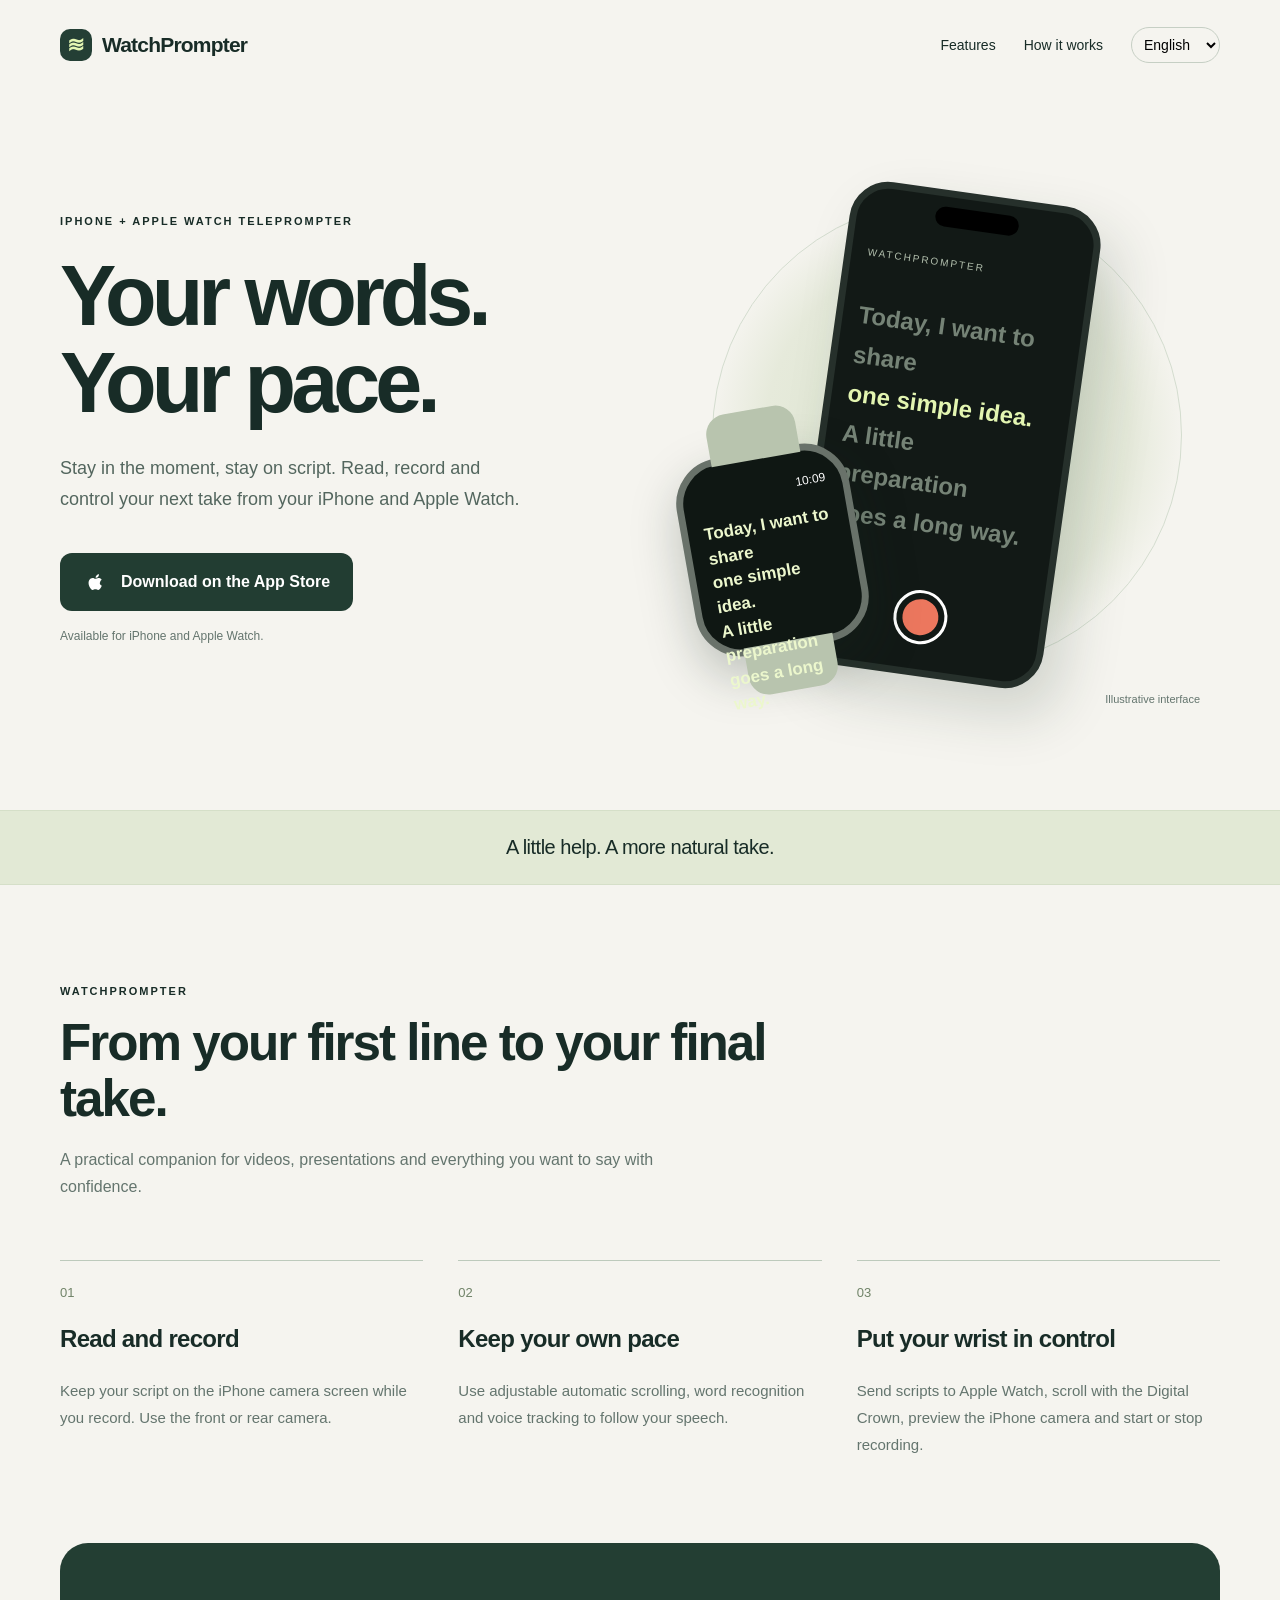
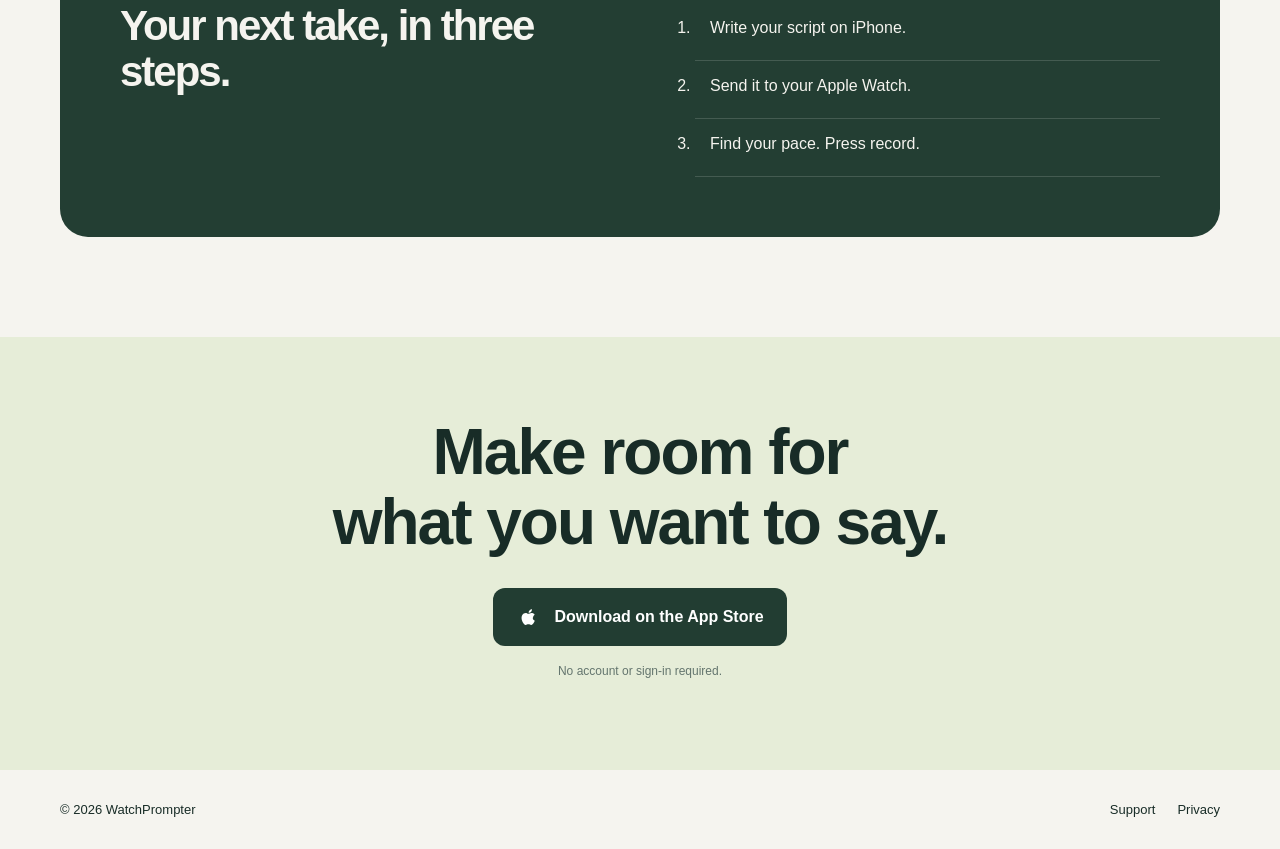
==== index.html @ 39d15d7d "Add multilingual WatchPrompter marketing website for Vercel" ====
<!doctype html><html lang="en"><head><meta charset="utf-8"><meta name="viewport" content="width=device-width,initial-scale=1"><title>WatchPrompter — Your words. Your pace.</title><meta name="description" content="Stay in the moment, stay on script. Read, record and control your next take from your iPhone and Apple Watch."><link rel="canonical" href="https://watchprompter.com/en/"><link rel="alternate" hreflang="en" href="https://watchprompter.com/en/"><link rel="alternate" hreflang="tr" href="https://watchprompter.com/tr/"><link rel="alternate" hreflang="es" href="https://watchprompter.com/es/"><link rel="alternate" hreflang="x-default" href="https://watchprompter.com/"><meta property="og:title" content="WatchPrompter"><meta property="og:description" content="Stay in the moment, stay on script. Read, record and control your next take from your iPhone and Apple Watch."><meta property="og:type" content="website"><meta property="og:url" content="https://watchprompter.com/en/"><meta name="theme-color" content="#233e33"><link rel="stylesheet" href="/style.css"><script defer src="/language.js"></script></head><body><nav aria-label="WatchPrompter"><a class="brand" href="/en/"><span class="mark" aria-hidden="true">≋</span>WatchPrompter</a><div class="navlinks"><a href="#features">Features</a><a href="#how">How it works</a><select id="language" aria-label="Language"><option value="en" selected>English</option><option value="tr" >Türkçe</option><option value="es" >Español</option></select></div></nav><main><section class="hero"><div><div class="eyebrow">IPHONE + APPLE WATCH TELEPROMPTER</div><h1>Your words.<br>Your pace.</h1><p class="lead">Stay in the moment, stay on script. Read, record and control your next take from your iPhone and Apple Watch.</p><a class="button" href="https://apps.apple.com/us/app/watchprompter/id6799114373"><svg viewBox="0 0 24 24" aria-hidden="true"><path d="M17 12.8c0-2 1.6-3 1.7-3.1-1-1.5-2.5-1.7-3.1-1.7-1.3-.1-2.5.8-3.2.8s-1.6-.8-2.7-.8c-1.4 0-2.7.8-3.4 2-1.5 2.4-.4 6 1 8 .6 1 1.3 2 2.4 1.9 1 0 1.4-.6 2.7-.6s1.7.6 2.8.6 1.7-.9 2.4-1.8c.8-1.1 1.1-2.2 1.2-2.3-.1 0-2.1-.8-2.1-3zM15.2 6.7c.5-.7.9-1.6.8-2.5-.8 0-1.9.5-2.5 1.2-.5.6-1 1.5-.9 2.4 1 .1 2-.5 2.6-1.1z"/></svg>Download on the App Store</a><p class="small">Available for iPhone and Apple Watch.</p></div><div class="visual" role="img" aria-label="Illustrative interface"><div class="orbit"></div><div class="phone"><div class="island"></div><div class="screen-label">WATCHPROMPTER</div><div class="script">Today, I want to share<br><span>one simple idea.</span><br>A little preparation<br>goes a long way.</div><div class="record"></div></div><div class="watch"><div class="watch-time">10:09</div><div class="watch-text">Today, I want to share<br><span>one simple idea.</span><br>A little preparation<br>goes a long way.</div></div><div class="demo-label">Illustrative interface</div></div></section><div class="strip">A little help. A more natural take.</div><section class="section" id="features"><div class="eyebrow">WATCHPROMPTER</div><h2>From your first line to your final take.</h2><p class="sub">A practical companion for videos, presentations and everything you want to say with confidence.</p><div class="cards"><article class="card"><span class="num">01</span><h3>Read and record</h3><p>Keep your script on the iPhone camera screen while you record. Use the front or rear camera.</p></article><article class="card"><span class="num">02</span><h3>Keep your own pace</h3><p>Use adjustable automatic scrolling, word recognition and voice tracking to follow your speech.</p></article><article class="card"><span class="num">03</span><h3>Put your wrist in control</h3><p>Send scripts to Apple Watch, scroll with the Digital Crown, preview the iPhone camera and start or stop recording.</p></article></div><div class="workflow" id="how"><h2>Your next take, in three steps.</h2><ol><li>Write your script on iPhone.</li><li>Send it to your Apple Watch.</li><li>Find your pace. Press record.</li></ol></div></section><section class="closing"><h2>Make room for<br>what you want to say.</h2><a class="button" href="https://apps.apple.com/us/app/watchprompter/id6799114373"><svg viewBox="0 0 24 24" aria-hidden="true"><path d="M17 12.8c0-2 1.6-3 1.7-3.1-1-1.5-2.5-1.7-3.1-1.7-1.3-.1-2.5.8-3.2.8s-1.6-.8-2.7-.8c-1.4 0-2.7.8-3.4 2-1.5 2.4-.4 6 1 8 .6 1 1.3 2 2.4 1.9 1 0 1.4-.6 2.7-.6s1.7.6 2.8.6 1.7-.9 2.4-1.8c.8-1.1 1.1-2.2 1.2-2.3-.1 0-2.1-.8-2.1-3zM15.2 6.7c.5-.7.9-1.6.8-2.5-.8 0-1.9.5-2.5 1.2-.5.6-1 1.5-.9 2.4 1 .1 2-.5 2.6-1.1z"/></svg>Download on the App Store</a><p class="small">No account or sign-in required.</p></section></main><footer><span>© 2026 WatchPrompter</span><div><a href="/support?lang=en">Support</a><a href="/privacy?lang=en">Privacy</a></div></footer></body></html>
---- style.css ----
*{box-sizing:border-box}html{scroll-behavior:smooth;scroll-padding-top:100px}body{margin:0;background:#f5f4ef;color:#182c27;font-family:-apple-system,BlinkMacSystemFont,"Segoe UI",sans-serif}a{color:inherit}nav{max-width:1240px;margin:auto;padding:27px 40px;display:flex;align-items:center;justify-content:space-between;gap:24px}.brand{font-weight:750;text-decoration:none;font-size:21px;letter-spacing:-.8px;display:flex;align-items:center;gap:10px}.mark{background:#243f35;color:#e4f7b3;width:32px;height:32px;display:grid;place-items:center;border-radius:10px}.navlinks{display:flex;align-items:center;gap:28px;font-size:14px}.navlinks>a{text-decoration:none}select{font:inherit;background:transparent;border:1px solid #c6cfc4;border-radius:20px;padding:8px;max-width:145px}main{overflow:hidden}.hero{max-width:1240px;min-height:720px;padding:70px 40px 100px;margin:auto;display:grid;grid-template-columns:1.05fr 1fr;gap:40px;align-items:center}.eyebrow{font-size:11px;font-weight:700;letter-spacing:2px}.hero h1{font-size:clamp(58px,6.6vw,91px);line-height:1.03;letter-spacing:-5px;margin:26px 0}.lead{font-size:18px;line-height:1.7;max-width:460px;color:#53665e}.button{display:inline-flex;align-items:center;gap:14px;border-radius:12px;padding:17px 23px;background:#223d32;color:white;text-decoration:none;font-weight:600;margin-top:20px}.button svg{width:24px;height:24px;fill:currentColor}.small{font-size:12px;color:#64756e;margin-top:18px}.visual{position:relative;height:510px;display:grid;place-items:center}.orbit{position:absolute;width:470px;height:470px;border:1px solid #d4ddcf;border-radius:50%;background:radial-gradient(circle,#dae4cc 0%,#e6eadb 55%,transparent 72%)}.phone{position:relative;width:253px;height:486px;border:7px solid #26302b;border-radius:39px;background:#121916;box-shadow:20px 25px 55px #1e38252b;transform:rotate(8deg);padding:20px 16px;color:#fff}.island{width:84px;height:20px;background:#000;border-radius:15px;margin:-10px auto 30px}.screen-label{font-size:10px;letter-spacing:2px;color:#b2bfad}.script{font-size:24px;font-weight:650;line-height:1.65;color:#758376;margin-top:38px}.script span{color:#e3f5b1}.record{width:54px;height:54px;border:3px solid white;border-radius:50%;display:grid;place-items:center;position:absolute;bottom:25px;left:92px}.record:after{content:"";width:36px;height:36px;border-radius:50%;background:#ec775e}.watch{position:absolute;bottom:40px;left:2%;width:175px;height:200px;border:7px solid #69726a;border-radius:46px;background:#0f1713;color:#ecf7cd;padding:23px 16px;box-shadow:0 20px 50px #17291e44;transform:rotate(-10deg)}.watch:before,.watch:after{content:"";position:absolute;background:#b8c4ae;width:90px;height:50px;left:35px;z-index:-1}.watch:before{top:-49px;border-radius:20px 20px 0 0}.watch:after{bottom:-49px;border-radius:0 0 20px 20px}.watch-time{font-size:12px;text-align:right;color:#fff}.watch-text{font-size:17px;font-weight:600;line-height:1.45;margin-top:18px}.demo-label{position:absolute;bottom:-15px;right:20px;font-size:11px;color:#64756e}.strip{background:#e2e9d5;border-block:1px solid #d5dfc8;text-align:center;padding:25px;font-size:20px;letter-spacing:-.5px}.section{max-width:1240px;margin:auto;padding:100px 40px}.section h2{font-size:clamp(34px,4vw,52px);line-height:1.1;letter-spacing:-2px;max-width:750px;margin:18px 0}.sub{color:#64756e;max-width:650px;line-height:1.7}.cards{display:grid;grid-template-columns:repeat(3,1fr);gap:35px;margin-top:60px}.card{border-top:1px solid #bdcabc;padding-top:22px}.num{font-size:13px;color:#708368}.card h3{font-size:24px;letter-spacing:-.7px}.card p{color:#64756e;line-height:1.8;font-size:15px}.workflow{background:#233e33;color:#f5f4ef;border-radius:28px;padding:60px;display:grid;grid-template-columns:1fr 1fr;gap:50px;margin-top:70px}.workflow h2{margin:0;font-size:42px}.workflow ol{margin:0;padding-left:30px}.workflow li{padding:13px 0 20px 15px;border-bottom:1px solid #ffffff26;line-height:1.5}.closing{text-align:center;background:#e6edd8;padding:80px 25px}.closing h2{font-size:clamp(38px,5vw,65px);letter-spacing:-2px;line-height:1.1;margin:0 0 10px}footer{max-width:1240px;padding:32px 40px;margin:auto;display:flex;justify-content:space-between;align-items:center;font-size:13px;gap:20px}footer div{display:flex;gap:22px}footer a{text-decoration:none}a:focus-visible,select:focus-visible{outline:3px solid #de8059;outline-offset:5px}@media(max-width:800px){nav{padding:22px}.navlinks>a{display:none}.hero{grid-template-columns:1fr;padding:40px 25px 60px;gap:10px}.hero h1{letter-spacing:-3px;font-size:64px}.visual{height:510px;margin-top:40px}.orbit{width:370px;height:370px}.watch{left:7%}.cards{grid-template-columns:1fr;gap:20px;margin-top:35px}.section{padding:65px 25px}.workflow{grid-template-columns:1fr;padding:35px 25px;gap:25px}.workflow h2{font-size:34px}footer{padding:25px;flex-wrap:wrap}}@media(prefers-reduced-motion:reduce){html{scroll-behavior:auto}}
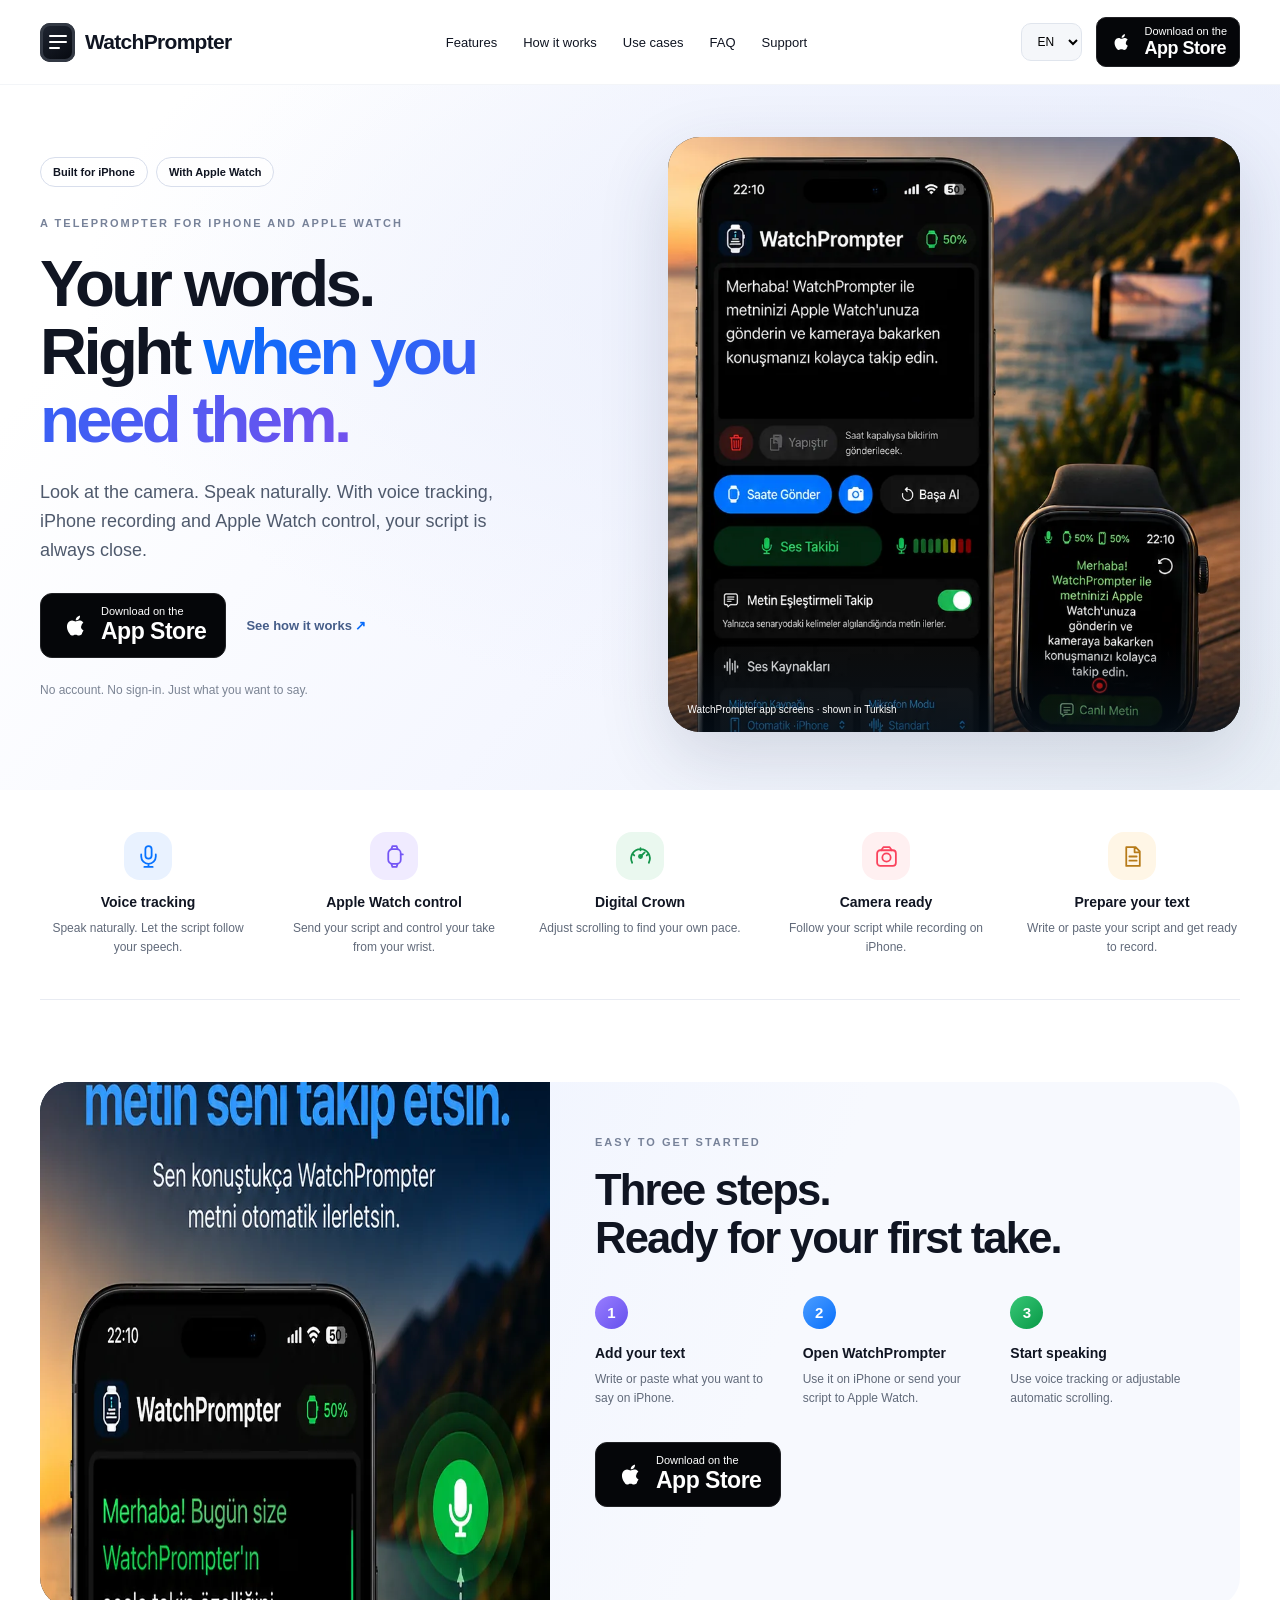
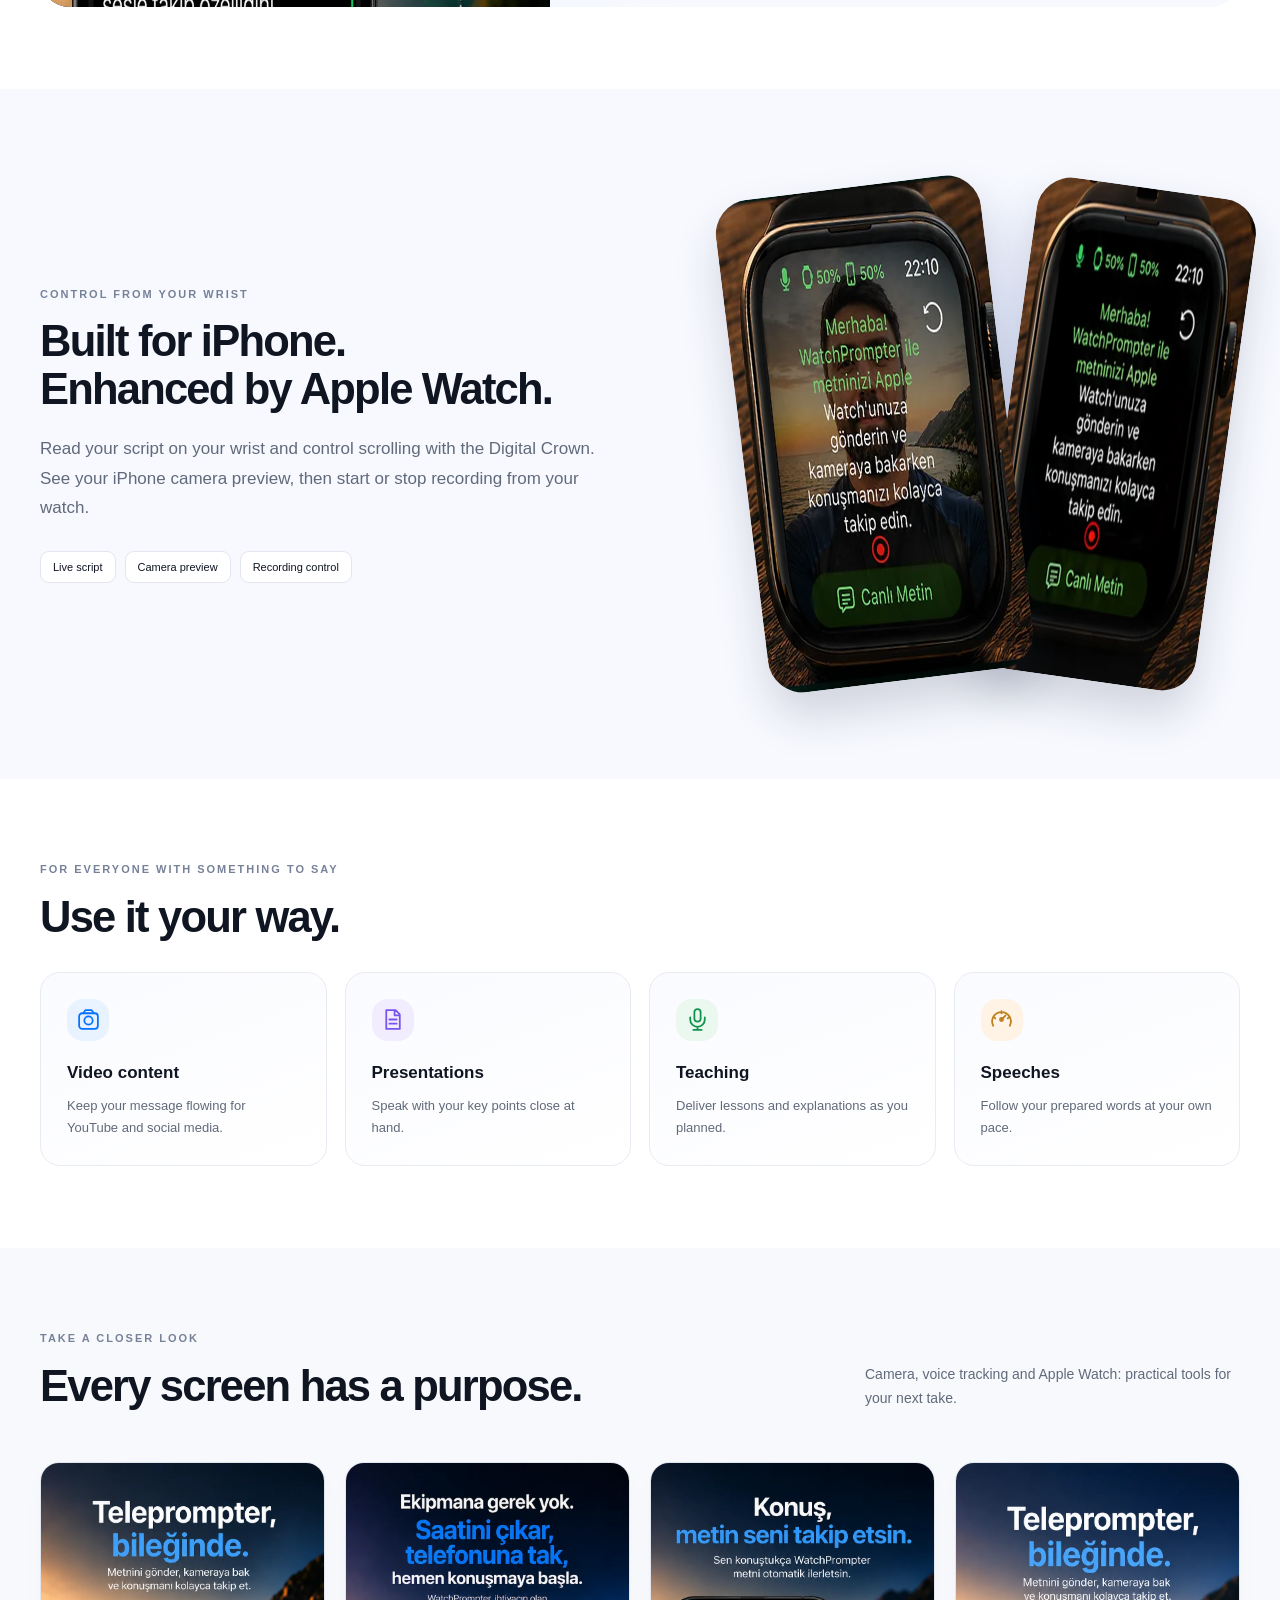
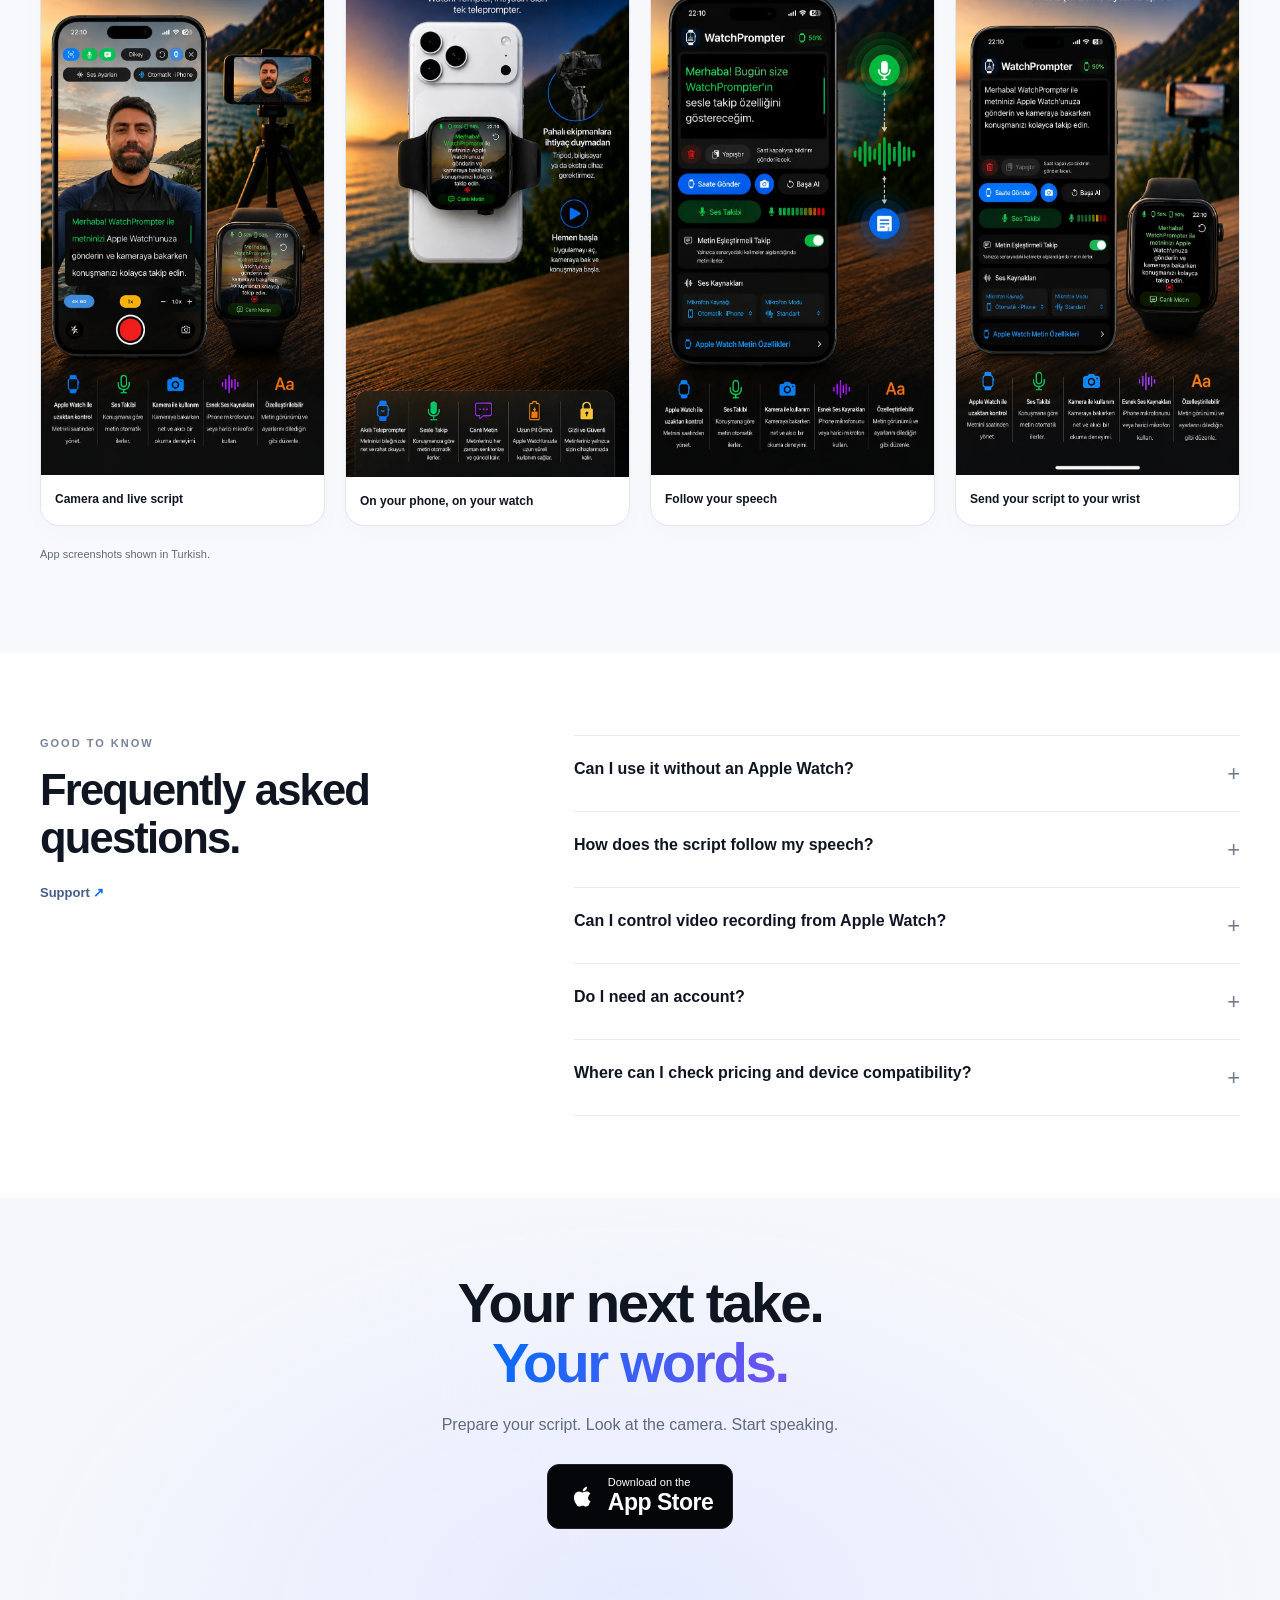
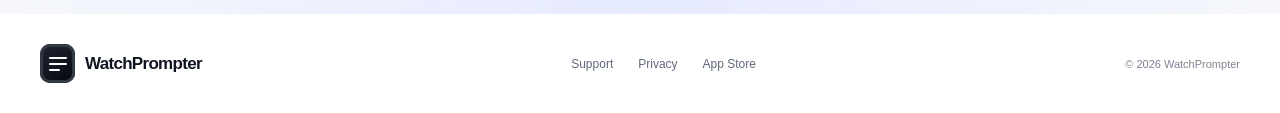
==== commit 0c702aca: "Redesign multilingual landing page with supplied iPhone and Apple Watch screenshots" ====
--- a/index.html
+++ b/index.html
@@ -1 +1 @@
-<!doctype html><html lang="en"><head><meta charset="utf-8"><meta name="viewport" content="width=device-width,initial-scale=1"><title>WatchPrompter — Your words. Your pace.</title><meta name="description" content="Stay in the moment, stay on script. Read, record and control your next take from your iPhone and Apple Watch."><link rel="canonical" href="https://watchprompter.com/en/"><link rel="alternate" hreflang="en" href="https://watchprompter.com/en/"><link rel="alternate" hreflang="tr" href="https://watchprompter.com/tr/"><link rel="alternate" hreflang="es" href="https://watchprompter.com/es/"><link rel="alternate" hreflang="x-default" href="https://watchprompter.com/"><meta property="og:title" content="WatchPrompter"><meta property="og:description" content="Stay in the moment, stay on script. Read, record and control your next take from your iPhone and Apple Watch."><meta property="og:type" content="website"><meta property="og:url" content="https://watchprompter.com/en/"><meta name="theme-color" content="#233e33"><link rel="stylesheet" href="/style.css"><script defer src="/language.js"></script></head><body><nav aria-label="WatchPrompter"><a class="brand" href="/en/"><span class="mark" aria-hidden="true">≋</span>WatchPrompter</a><div class="navlinks"><a href="#features">Features</a><a href="#how">How it works</a><select id="language" aria-label="Language"><option value="en" selected>English</option><option value="tr" >Türkçe</option><option value="es" >Español</option></select></div></nav><main><section class="hero"><div><div class="eyebrow">IPHONE + APPLE WATCH TELEPROMPTER</div><h1>Your words.<br>Your pace.</h1><p class="lead">Stay in the moment, stay on script. Read, record and control your next take from your iPhone and Apple Watch.</p><a class="button" href="https://apps.apple.com/us/app/watchprompter/id6799114373"><svg viewBox="0 0 24 24" aria-hidden="true"><path d="M17 12.8c0-2 1.6-3 1.7-3.1-1-1.5-2.5-1.7-3.1-1.7-1.3-.1-2.5.8-3.2.8s-1.6-.8-2.7-.8c-1.4 0-2.7.8-3.4 2-1.5 2.4-.4 6 1 8 .6 1 1.3 2 2.4 1.9 1 0 1.4-.6 2.7-.6s1.7.6 2.8.6 1.7-.9 2.4-1.8c.8-1.1 1.1-2.2 1.2-2.3-.1 0-2.1-.8-2.1-3zM15.2 6.7c.5-.7.9-1.6.8-2.5-.8 0-1.9.5-2.5 1.2-.5.6-1 1.5-.9 2.4 1 .1 2-.5 2.6-1.1z"/></svg>Download on the App Store</a><p class="small">Available for iPhone and Apple Watch.</p></div><div class="visual" role="img" aria-label="Illustrative interface"><div class="orbit"></div><div class="phone"><div class="island"></div><div class="screen-label">WATCHPROMPTER</div><div class="script">Today, I want to share<br><span>one simple idea.</span><br>A little preparation<br>goes a long way.</div><div class="record"></div></div><div class="watch"><div class="watch-time">10:09</div><div class="watch-text">Today, I want to share<br><span>one simple idea.</span><br>A little preparation<br>goes a long way.</div></div><div class="demo-label">Illustrative interface</div></div></section><div class="strip">A little help. A more natural take.</div><section class="section" id="features"><div class="eyebrow">WATCHPROMPTER</div><h2>From your first line to your final take.</h2><p class="sub">A practical companion for videos, presentations and everything you want to say with confidence.</p><div class="cards"><article class="card"><span class="num">01</span><h3>Read and record</h3><p>Keep your script on the iPhone camera screen while you record. Use the front or rear camera.</p></article><article class="card"><span class="num">02</span><h3>Keep your own pace</h3><p>Use adjustable automatic scrolling, word recognition and voice tracking to follow your speech.</p></article><article class="card"><span class="num">03</span><h3>Put your wrist in control</h3><p>Send scripts to Apple Watch, scroll with the Digital Crown, preview the iPhone camera and start or stop recording.</p></article></div><div class="workflow" id="how"><h2>Your next take, in three steps.</h2><ol><li>Write your script on iPhone.</li><li>Send it to your Apple Watch.</li><li>Find your pace. Press record.</li></ol></div></section><section class="closing"><h2>Make room for<br>what you want to say.</h2><a class="button" href="https://apps.apple.com/us/app/watchprompter/id6799114373"><svg viewBox="0 0 24 24" aria-hidden="true"><path d="M17 12.8c0-2 1.6-3 1.7-3.1-1-1.5-2.5-1.7-3.1-1.7-1.3-.1-2.5.8-3.2.8s-1.6-.8-2.7-.8c-1.4 0-2.7.8-3.4 2-1.5 2.4-.4 6 1 8 .6 1 1.3 2 2.4 1.9 1 0 1.4-.6 2.7-.6s1.7.6 2.8.6 1.7-.9 2.4-1.8c.8-1.1 1.1-2.2 1.2-2.3-.1 0-2.1-.8-2.1-3zM15.2 6.7c.5-.7.9-1.6.8-2.5-.8 0-1.9.5-2.5 1.2-.5.6-1 1.5-.9 2.4 1 .1 2-.5 2.6-1.1z"/></svg>Download on the App Store</a><p class="small">No account or sign-in required.</p></section></main><footer><span>© 2026 WatchPrompter</span><div><a href="/support?lang=en">Support</a><a href="/privacy?lang=en">Privacy</a></div></footer></body></html>+<!doctype html><html lang="en"><head><meta charset="utf-8"><meta name="viewport" content="width=device-width,initial-scale=1"><title>WatchPrompter — Your words. Right  when you need them. </title><meta name="description" content="Look at the camera. Speak naturally. With voice tracking, iPhone recording and Apple Watch control, your script is always close."><link rel="canonical" href="https://watchprompter.com/en/"><link rel="alternate" hreflang="tr" href="https://watchprompter.com/tr/"><link rel="alternate" hreflang="en" href="https://watchprompter.com/en/"><link rel="alternate" hreflang="es" href="https://watchprompter.com/es/"><link rel="alternate" hreflang="x-default" href="https://watchprompter.com/"><meta property="og:title" content="WatchPrompter — Your words. Right  when you need them. "><meta property="og:description" content="Look at the camera. Speak naturally. With voice tracking, iPhone recording and Apple Watch control, your script is always close."><meta property="og:type" content="website"><meta property="og:url" content="https://watchprompter.com/en/"><meta property="og:image" content="https://watchprompter.com/assets/4.webp"><meta name="theme-color" content="#ffffff"><link rel="icon" href="/favicon.svg" type="image/svg+xml"><link rel="preload" as="image" href="/assets/4.webp"><link rel="stylesheet" href="/style.css"><script defer src="/language.js"></script></head><body><header class="header"><nav class="container nav" aria-label="WatchPrompter"><a class="brand" href="/en/"><span class="brand-mark" aria-hidden="true"><i></i><i></i><i></i></span>WatchPrompter</a><div class="nav-links" id="navigation"><a href="#features">Features</a><a href="#how">How it works</a><a href="#uses">Use cases</a><a href="#faq">FAQ</a><a href="/support?lang=en">Support</a></div><div class="nav-actions"><select id="language" aria-label="Language"><option value="tr">TR</option><option value="en" selected>EN</option><option value="es">ES</option></select><a href="https://apps.apple.com/us/app/watchprompter/id6799114373" class="store small" aria-label="Download WatchPrompter on the App Store"><svg viewBox="0 0 24 24" aria-hidden="true"><path d="M17 12.8c0-2 1.6-3 1.7-3.1-1-1.5-2.5-1.7-3.1-1.7-1.3-.1-2.5.8-3.2.8s-1.6-.8-2.7-.8c-1.4 0-2.7.8-3.4 2-1.5 2.4-.4 6 1 8 .6 1 1.3 2 2.4 1.9 1 0 1.4-.6 2.7-.6s1.7.6 2.8.6 2.8-.9 2.4-1.8c.8-1.1 1.1-2.2 1.2-2.3-.1 0-2.1-.8-2.1-3zM15.2 6.7c.5-.7.9-1.6.8-2.5-.8 0-1.9.5-2.5 1.2-.5.6-1 1.5-.9 2.4 1 .1 2-.5 2.6-1.1z"/></svg><span>Download on the<strong>App Store</strong></span></a><button class="menu-toggle" type="button" aria-label="Menu" aria-controls="navigation" aria-expanded="false">☰</button></div></nav></header><main><section class="hero"><div class="container hero-grid"><div class="hero-copy"><div class="pill-row"><span class="pill">Built for iPhone</span><span class="pill">With Apple Watch</span></div><div class="kicker">A TELEPROMPTER FOR IPHONE AND APPLE WATCH</div><h1>Your words.<br>Right <em>when you need them.</em></h1><p>Look at the camera. Speak naturally. With voice tracking, iPhone recording and Apple Watch control, your script is always close.</p><div class="hero-buttons"><a href="https://apps.apple.com/us/app/watchprompter/id6799114373" class="store" aria-label="Download WatchPrompter on the App Store"><svg viewBox="0 0 24 24" aria-hidden="true"><path d="M17 12.8c0-2 1.6-3 1.7-3.1-1-1.5-2.5-1.7-3.1-1.7-1.3-.1-2.5.8-3.2.8s-1.6-.8-2.7-.8c-1.4 0-2.7.8-3.4 2-1.5 2.4-.4 6 1 8 .6 1 1.3 2 2.4 1.9 1 0 1.4-.6 2.7-.6s1.7.6 2.8.6 2.8-.9 2.4-1.8c.8-1.1 1.1-2.2 1.2-2.3-.1 0-2.1-.8-2.1-3zM15.2 6.7c.5-.7.9-1.6.8-2.5-.8 0-1.9.5-2.5 1.2-.5.6-1 1.5-.9 2.4 1 .1 2-.5 2.6-1.1z"/></svg><span>Download on the<strong>App Store</strong></span></a><a href="#how" class="text-link">See how it works</a></div><p class="note">No account. No sign-in. Just what you want to say.</p></div><div class="hero-art"><img src="/assets/4.webp" width="853" height="1844" fetchpriority="high" alt="WatchPrompter iPhone and Apple Watch screens in Turkish"><span class="art-caption">WatchPrompter app screens · shown in Turkish</span></div></div></section><section class="container features" id="features" aria-label="Features"><article class="feature"><span class="icon" aria-hidden="true"><svg viewBox="0 0 24 24"><rect x="9" y="2" width="6" height="12" rx="3"/><path d="M5 10v2a7 7 0 0 0 14 0v-2M12 19v3M8 22h8"/></svg></span><h3>Voice tracking</h3><p>Speak naturally. Let the script follow your speech.</p></article><article class="feature"><span class="icon" aria-hidden="true"><svg viewBox="0 0 24 24"><rect x="6" y="5" width="12" height="14" rx="4"/><path d="m9 5 1-3h4l1 3M9 19l1 3h4l1-3M18 10h2"/></svg></span><h3>Apple Watch control</h3><p>Send your script and control your take from your wrist.</p></article><article class="feature"><span class="icon" aria-hidden="true"><svg viewBox="0 0 24 24"><path d="M4 18a9 9 0 1 1 16 0M12 12l4-4M5 10l1 1M12 4v2M19 10l-1 1"/><circle cx="12" cy="12" r="1.5"/></svg></span><h3>Digital Crown</h3><p>Adjust scrolling to find your own pace.</p></article><article class="feature"><span class="icon" aria-hidden="true"><svg viewBox="0 0 24 24"><rect x="3" y="6" width="18" height="15" rx="3"/><circle cx="12" cy="13" r="4"/><path d="m7 6 2-3h6l2 3"/></svg></span><h3>Camera ready</h3><p>Follow your script while recording on iPhone.</p></article><article class="feature"><span class="icon" aria-hidden="true"><svg viewBox="0 0 24 24"><path d="M6 3h9l4 4v14H6zM14 3v5h5M9 12h7M9 16h7"/></svg></span><h3>Prepare your text</h3><p>Write or paste your script and get ready to record.</p></article></section><section class="container section" id="how"><div class="how-panel"><div class="how-art"><img src="/assets/3.webp" width="853" height="1844" loading="lazy" alt="WatchPrompter iPhone and Apple Watch screens in Turkish"></div><div class="how-copy"><div class="kicker">EASY TO GET STARTED</div><h2>Three steps.<br>Ready for your first take.</h2><div class="steps"><div class="step"><div class="step-number">1</div><h3>Add your text</h3><p>Write or paste what you want to say on iPhone.</p></div><div class="step"><div class="step-number">2</div><h3>Open WatchPrompter</h3><p>Use it on iPhone or send your script to Apple Watch.</p></div><div class="step"><div class="step-number">3</div><h3>Start speaking</h3><p>Use voice tracking or adjustable automatic scrolling.</p></div></div><a href="https://apps.apple.com/us/app/watchprompter/id6799114373" class="store" aria-label="Download WatchPrompter on the App Store"><svg viewBox="0 0 24 24" aria-hidden="true"><path d="M17 12.8c0-2 1.6-3 1.7-3.1-1-1.5-2.5-1.7-3.1-1.7-1.3-.1-2.5.8-3.2.8s-1.6-.8-2.7-.8c-1.4 0-2.7.8-3.4 2-1.5 2.4-.4 6 1 8 .6 1 1.3 2 2.4 1.9 1 0 1.4-.6 2.7-.6s1.7.6 2.8.6 2.8-.9 2.4-1.8c.8-1.1 1.1-2.2 1.2-2.3-.1 0-2.1-.8-2.1-3zM15.2 6.7c.5-.7.9-1.6.8-2.5-.8 0-1.9.5-2.5 1.2-.5.6-1 1.5-.9 2.4 1 .1 2-.5 2.6-1.1z"/></svg><span>Download on the<strong>App Store</strong></span></a></div></div></section><section class="watch-section section"><div class="container watch-grid"><div class="watch-copy"><div class="kicker">CONTROL FROM YOUR WRIST</div><h2>Built for iPhone.<br>Enhanced by Apple Watch.</h2><p>Read your script on your wrist and control scrolling with the Digital Crown. See your iPhone camera preview, then start or stop recording from your watch.</p><div class="watch-tags"><span>Live script</span><span>Camera preview</span><span>Recording control</span></div></div><div class="watch-art"><img src="/assets/watch1.webp" width="416" height="496" loading="lazy" alt="WatchPrompter live camera preview on Apple Watch in Turkish"><img src="/assets/watch2.webp" width="416" height="496" loading="lazy" alt="WatchPrompter iPhone and Apple Watch screens in Turkish"></div></div></section><section class="container section" id="uses"><div class="kicker">FOR EVERYONE WITH SOMETHING TO SAY</div><h2>Use it your way.</h2><div class="use-grid"><article class="use-card"><span class="icon" aria-hidden="true"><svg viewBox="0 0 24 24"><rect x="3" y="6" width="18" height="15" rx="3"/><circle cx="12" cy="13" r="4"/><path d="m7 6 2-3h6l2 3"/></svg></span><h3>Video content</h3><p>Keep your message flowing for YouTube and social media.</p></article><article class="use-card"><span class="icon" aria-hidden="true"><svg viewBox="0 0 24 24"><path d="M6 3h9l4 4v14H6zM14 3v5h5M9 12h7M9 16h7"/></svg></span><h3>Presentations</h3><p>Speak with your key points close at hand.</p></article><article class="use-card"><span class="icon" aria-hidden="true"><svg viewBox="0 0 24 24"><rect x="9" y="2" width="6" height="12" rx="3"/><path d="M5 10v2a7 7 0 0 0 14 0v-2M12 19v3M8 22h8"/></svg></span><h3>Teaching</h3><p>Deliver lessons and explanations as you planned.</p></article><article class="use-card"><span class="icon" aria-hidden="true"><svg viewBox="0 0 24 24"><path d="M4 18a9 9 0 1 1 16 0M12 12l4-4M5 10l1 1M12 4v2M19 10l-1 1"/><circle cx="12" cy="12" r="1.5"/></svg></span><h3>Speeches</h3><p>Follow your prepared words at your own pace.</p></article></div></section><section class="section gallery-section"><div class="container"><div class="section-intro"><div><div class="kicker">TAKE A CLOSER LOOK</div><h2>Every screen has a purpose.</h2></div><p>Camera, voice tracking and Apple Watch: practical tools for your next take.</p></div><div class="gallery"><figure><a href="/assets/1.webp" target="_blank" rel="noopener" aria-label="Camera and live script"><img src="/assets/1.webp" width="853" height="1844" loading="lazy" alt="Camera and live script"></a><figcaption>Camera and live script</figcaption></figure><figure><a href="/assets/2.webp" target="_blank" rel="noopener" aria-label="On your phone, on your watch"><img src="/assets/2.webp" width="852" height="1846" loading="lazy" alt="On your phone, on your watch"></a><figcaption>On your phone, on your watch</figcaption></figure><figure><a href="/assets/3.webp" target="_blank" rel="noopener" aria-label="Follow your speech"><img src="/assets/3.webp" width="853" height="1844" loading="lazy" alt="Follow your speech"></a><figcaption>Follow your speech</figcaption></figure><figure><a href="/assets/4.webp" target="_blank" rel="noopener" aria-label="Send your script to your wrist"><img src="/assets/4.webp" width="853" height="1844" loading="lazy" alt="Send your script to your wrist"></a><figcaption>Send your script to your wrist</figcaption></figure></div><p class="screenshot-note">App screenshots shown in Turkish.</p></div></section><section class="container section" id="faq"><div class="faq-layout"><div><div class="kicker">GOOD TO KNOW</div><h2>Frequently asked questions.</h2><a href="/support?lang=en" class="text-link">Support</a></div><div class="faq-list"><details><summary>Can I use it without an Apple Watch?</summary><p>Yes. Use the camera and teleprompter together on iPhone. Apple Watch adds wrist-based reading and control options.</p></details><details><summary>How does the script follow my speech?</summary><p>Voice tracking and word recognition advance the script based on your speech. You can also use adjustable automatic scrolling.</p></details><details><summary>Can I control video recording from Apple Watch?</summary><p>Yes. View your iPhone camera preview on Apple Watch and start or stop video recording.</p></details><details><summary>Do I need an account?</summary><p>No. WatchPrompter does not require an account or sign-in.</p></details><details><summary>Where can I check pricing and device compatibility?</summary><p>Visit the App Store listing for current pricing, in-app purchases and device requirements.</p></details></div></div></section><section class="end"><h2>Your next take.<br><em>Your words.</em></h2><p>Prepare your script. Look at the camera. Start speaking.</p><a href="https://apps.apple.com/us/app/watchprompter/id6799114373" class="store" aria-label="Download WatchPrompter on the App Store"><svg viewBox="0 0 24 24" aria-hidden="true"><path d="M17 12.8c0-2 1.6-3 1.7-3.1-1-1.5-2.5-1.7-3.1-1.7-1.3-.1-2.5.8-3.2.8s-1.6-.8-2.7-.8c-1.4 0-2.7.8-3.4 2-1.5 2.4-.4 6 1 8 .6 1 1.3 2 2.4 1.9 1 0 1.4-.6 2.7-.6s1.7.6 2.8.6 2.8-.9 2.4-1.8c.8-1.1 1.1-2.2 1.2-2.3-.1 0-2.1-.8-2.1-3zM15.2 6.7c.5-.7.9-1.6.8-2.5-.8 0-1.9.5-2.5 1.2-.5.6-1 1.5-.9 2.4 1 .1 2-.5 2.6-1.1z"/></svg><span>Download on the<strong>App Store</strong></span></a></section></main><footer class="container footer"><a class="brand" href="/en/"><span class="brand-mark" aria-hidden="true"><i></i><i></i><i></i></span>WatchPrompter</a><div class="footer-links"><a href="/support?lang=en">Support</a><a href="/privacy?lang=en">Privacy</a><a href="https://apps.apple.com/us/app/watchprompter/id6799114373">App Store</a></div><span class="copyright">© 2026 WatchPrompter</span></footer></body></html>
--- a/style.css
+++ b/style.css
@@ -1 +1 @@
-*{box-sizing:border-box}html{scroll-behavior:smooth;scroll-padding-top:100px}body{margin:0;background:#f5f4ef;color:#182c27;font-family:-apple-system,BlinkMacSystemFont,"Segoe UI",sans-serif}a{color:inherit}nav{max-width:1240px;margin:auto;padding:27px 40px;display:flex;align-items:center;justify-content:space-between;gap:24px}.brand{font-weight:750;text-decoration:none;font-size:21px;letter-spacing:-.8px;display:flex;align-items:center;gap:10px}.mark{background:#243f35;color:#e4f7b3;width:32px;height:32px;display:grid;place-items:center;border-radius:10px}.navlinks{display:flex;align-items:center;gap:28px;font-size:14px}.navlinks>a{text-decoration:none}select{font:inherit;background:transparent;border:1px solid #c6cfc4;border-radius:20px;padding:8px;max-width:145px}main{overflow:hidden}.hero{max-width:1240px;min-height:720px;padding:70px 40px 100px;margin:auto;display:grid;grid-template-columns:1.05fr 1fr;gap:40px;align-items:center}.eyebrow{font-size:11px;font-weight:700;letter-spacing:2px}.hero h1{font-size:clamp(58px,6.6vw,91px);line-height:1.03;letter-spacing:-5px;margin:26px 0}.lead{font-size:18px;line-height:1.7;max-width:460px;color:#53665e}.button{display:inline-flex;align-items:center;gap:14px;border-radius:12px;padding:17px 23px;background:#223d32;color:white;text-decoration:none;font-weight:600;margin-top:20px}.button svg{width:24px;height:24px;fill:currentColor}.small{font-size:12px;color:#64756e;margin-top:18px}.visual{position:relative;height:510px;display:grid;place-items:center}.orbit{position:absolute;width:470px;height:470px;border:1px solid #d4ddcf;border-radius:50%;background:radial-gradient(circle,#dae4cc 0%,#e6eadb 55%,transparent 72%)}.phone{position:relative;width:253px;height:486px;border:7px solid #26302b;border-radius:39px;background:#121916;box-shadow:20px 25px 55px #1e38252b;transform:rotate(8deg);padding:20px 16px;color:#fff}.island{width:84px;height:20px;background:#000;border-radius:15px;margin:-10px auto 30px}.screen-label{font-size:10px;letter-spacing:2px;color:#b2bfad}.script{font-size:24px;font-weight:650;line-height:1.65;color:#758376;margin-top:38px}.script span{color:#e3f5b1}.record{width:54px;height:54px;border:3px solid white;border-radius:50%;display:grid;place-items:center;position:absolute;bottom:25px;left:92px}.record:after{content:"";width:36px;height:36px;border-radius:50%;background:#ec775e}.watch{position:absolute;bottom:40px;left:2%;width:175px;height:200px;border:7px solid #69726a;border-radius:46px;background:#0f1713;color:#ecf7cd;padding:23px 16px;box-shadow:0 20px 50px #17291e44;transform:rotate(-10deg)}.watch:before,.watch:after{content:"";position:absolute;background:#b8c4ae;width:90px;height:50px;left:35px;z-index:-1}.watch:before{top:-49px;border-radius:20px 20px 0 0}.watch:after{bottom:-49px;border-radius:0 0 20px 20px}.watch-time{font-size:12px;text-align:right;color:#fff}.watch-text{font-size:17px;font-weight:600;line-height:1.45;margin-top:18px}.demo-label{position:absolute;bottom:-15px;right:20px;font-size:11px;color:#64756e}.strip{background:#e2e9d5;border-block:1px solid #d5dfc8;text-align:center;padding:25px;font-size:20px;letter-spacing:-.5px}.section{max-width:1240px;margin:auto;padding:100px 40px}.section h2{font-size:clamp(34px,4vw,52px);line-height:1.1;letter-spacing:-2px;max-width:750px;margin:18px 0}.sub{color:#64756e;max-width:650px;line-height:1.7}.cards{display:grid;grid-template-columns:repeat(3,1fr);gap:35px;margin-top:60px}.card{border-top:1px solid #bdcabc;padding-top:22px}.num{font-size:13px;color:#708368}.card h3{font-size:24px;letter-spacing:-.7px}.card p{color:#64756e;line-height:1.8;font-size:15px}.workflow{background:#233e33;color:#f5f4ef;border-radius:28px;padding:60px;display:grid;grid-template-columns:1fr 1fr;gap:50px;margin-top:70px}.workflow h2{margin:0;font-size:42px}.workflow ol{margin:0;padding-left:30px}.workflow li{padding:13px 0 20px 15px;border-bottom:1px solid #ffffff26;line-height:1.5}.closing{text-align:center;background:#e6edd8;padding:80px 25px}.closing h2{font-size:clamp(38px,5vw,65px);letter-spacing:-2px;line-height:1.1;margin:0 0 10px}footer{max-width:1240px;padding:32px 40px;margin:auto;display:flex;justify-content:space-between;align-items:center;font-size:13px;gap:20px}footer div{display:flex;gap:22px}footer a{text-decoration:none}a:focus-visible,select:focus-visible{outline:3px solid #de8059;outline-offset:5px}@media(max-width:800px){nav{padding:22px}.navlinks>a{display:none}.hero{grid-template-columns:1fr;padding:40px 25px 60px;gap:10px}.hero h1{letter-spacing:-3px;font-size:64px}.visual{height:510px;margin-top:40px}.orbit{width:370px;height:370px}.watch{left:7%}.cards{grid-template-columns:1fr;gap:20px;margin-top:35px}.section{padding:65px 25px}.workflow{grid-template-columns:1fr;padding:35px 25px;gap:25px}.workflow h2{font-size:34px}footer{padding:25px;flex-wrap:wrap}}@media(prefers-reduced-motion:reduce){html{scroll-behavior:auto}}+:root{--ink:#101522;--muted:#616a7a;--blue:#086bfa;--purple:#7156f8;--line:#e8ebf2}*{box-sizing:border-box}html{scroll-behavior:smooth;scroll-padding-top:94px}body{margin:0;color:var(--ink);background:#fff;font-family:-apple-system,BlinkMacSystemFont,"Segoe UI",sans-serif;-webkit-font-smoothing:antialiased}a{color:inherit;text-decoration:none}button,select{font:inherit}img{display:block;max-width:100%}button,a,select,summary{-webkit-tap-highlight-color:transparent}a:focus-visible,button:focus-visible,select:focus-visible,summary:focus-visible{outline:3px solid var(--blue);outline-offset:5px}.container{width:min(1240px,calc(100% - 80px));margin:auto}.header{position:sticky;top:0;z-index:10;background:#ffffffed;backdrop-filter:blur(20px);border-bottom:1px solid #e8ebf280}.nav{height:84px;display:flex;align-items:center;justify-content:space-between;gap:26px}.brand{display:flex;align-items:center;gap:10px;font-size:21px;font-weight:760;letter-spacing:-.7px;white-space:nowrap}.brand-mark{width:35px;height:39px;border-radius:10px;background:linear-gradient(145deg,#202633,#05080e);display:grid;place-content:center;gap:4px;box-shadow:inset 0 0 0 3px #333944}.brand-mark i{display:block;height:2px;width:18px;background:white;border-radius:2px}.brand-mark i:last-child{width:11px}.nav-links{display:flex;gap:26px;font-size:13px;font-weight:500}.nav-actions{display:flex;align-items:center;gap:14px}select{padding:10px 11px;border-radius:10px;border:1px solid #e0e5ed;background:#f5f7fa;font-size:12px}.store{background:#050609;color:#fff;display:inline-flex;align-items:center;gap:11px;border:1px solid #202124;border-radius:12px;padding:11px 19px;min-width:169px;justify-content:center;transition:transform .2s}.store:hover{transform:translateY(-2px)}.store svg{fill:currentColor;width:30px;height:35px}.store span{display:flex;flex-direction:column;text-align:left;font-size:11px;line-height:1.2}.store strong{font-size:23px;font-weight:550;letter-spacing:-.5px}.store.small{padding:7px 12px;min-width:143px;border-radius:10px}.store.small strong{font-size:18px}.store.small svg{width:24px;height:28px}.menu-toggle{display:none;border:1px solid var(--line);background:white;border-radius:10px;padding:8px 10px}.hero{position:relative;background:radial-gradient(ellipse at 80% 30%,#e8edfc,transparent 65%),linear-gradient(130deg,#fff 15%,#f5f7ff 55%,#e9eff7);padding:52px 0 58px;overflow:hidden}.hero-grid{display:grid;grid-template-columns:1fr 1fr;gap:55px;align-items:center}.pill-row{display:flex;gap:8px;margin-bottom:28px;flex-wrap:wrap}.pill{border:1px solid #d8deec;border-radius:30px;background:#ffffffb5;padding:8px 12px;font-size:11px;font-weight:600}.kicker{font-size:11px;letter-spacing:2px;font-weight:650;color:#778299;line-height:1.6;text-transform:uppercase}.hero h1{font-size:clamp(48px,5.1vw,72px);line-height:1.045;letter-spacing:-3.6px;margin:17px 0 24px;max-width:660px}em{font-style:normal;background:linear-gradient(110deg,#066cfa,#7352ee);background-clip:text;-webkit-background-clip:text;color:transparent}.hero p{font-size:18px;line-height:1.6;max-width:485px;color:#4f5a6d}.hero-buttons{display:flex;align-items:center;gap:20px;margin-top:28px;flex-wrap:wrap}.text-link{font-size:13px;font-weight:600;color:#455d89}.text-link:after{content:" ↗";color:var(--blue)}.hero .note{font-size:12px;color:#7b8494;margin-top:23px}.hero-art{height:595px;position:relative;overflow:hidden;border-radius:32px;background:#102334;box-shadow:0 25px 70px #29395529}.hero-art img{position:absolute;width:100%;max-width:none;height:auto;top:-52%;left:0}.hero-art:after{content:"";position:absolute;inset:auto 0 0;height:90px;background:linear-gradient(transparent,#0613209c)}.art-caption{position:absolute;bottom:17px;left:20px;right:20px;color:#fff;font-size:10px;z-index:1}.features{padding:42px 0;border-bottom:1px solid var(--line);display:grid;grid-template-columns:repeat(5,1fr);gap:30px}.feature{text-align:center}.icon{width:48px;height:48px;margin:0 auto 14px;border-radius:16px;background:#e9f2ff;color:#0672ff;display:grid;place-items:center}.icon svg{width:25px;height:25px;fill:none;stroke:currentColor;stroke-width:1.7;stroke-linecap:round;stroke-linejoin:round}.feature:nth-child(2) .icon{background:#f0ebff;color:#7455f5}.feature:nth-child(3) .icon{background:#eaf8ef;color:#13944a}.feature:nth-child(4) .icon{background:#fff0f1;color:#fa425c}.feature:nth-child(5) .icon{background:#fff6e6;color:#b77b19}.feature h3{font-size:14px;margin:0 0 9px}.feature p{font-size:12px;line-height:1.6;color:var(--muted);margin:0}.section{padding:82px 0}.section h2{font-size:clamp(34px,3.4vw,47px);line-height:1.1;letter-spacing:-1.8px;margin:15px 0 20px}.how-panel{background:linear-gradient(110deg,#eaf0ff,#f7f9fe 60%);border-radius:30px;display:grid;grid-template-columns:.85fr 1.15fr;overflow:hidden;min-height:525px}.how-art{position:relative;overflow:hidden;min-height:525px;background:#092032}.how-art img{position:absolute;width:100%;max-width:none;top:-38%}.how-copy{padding:52px 45px}.steps{display:grid;grid-template-columns:repeat(3,1fr);gap:23px;margin:33px 0}.step-number{width:33px;height:33px;border-radius:50%;background:linear-gradient(135deg,#997eff,#6550ed);color:white;display:grid;place-items:center;margin-bottom:16px;font-size:15px;font-weight:600}.step:nth-child(2) .step-number{background:linear-gradient(135deg,#4c9dff,#0870fc)}.step:nth-child(3) .step-number{background:linear-gradient(135deg,#38c776,#089947)}.step h3{font-size:14px;margin:0 0 9px}.step p{font-size:12px;line-height:1.65;color:var(--muted);margin:0}.watch-section{background:#f7f9ff;position:relative;overflow:hidden}.watch-grid{display:grid;grid-template-columns:1.1fr .9fr;gap:60px;align-items:center}.watch-copy p{font-size:17px;line-height:1.75;color:var(--muted);max-width:580px}.watch-tags{display:flex;gap:9px;flex-wrap:wrap;margin-top:28px}.watch-tags span{padding:9px 12px;background:white;border:1px solid #e3e6f0;border-radius:9px;font-size:11px}.watch-art{position:relative;display:flex;justify-content:center;gap:18px;align-items:center;padding:15px 0}.watch-art:before{content:"";position:absolute;width:330px;height:330px;background:radial-gradient(circle,#dce5ff,transparent 70%);border-radius:50%;transform:scale(1.6)}.watch-art img{width:52%;position:relative;border-radius:35px;box-shadow:0 24px 45px #1720382c}.watch-art img:first-child{transform:rotate(-7deg);z-index:1}.watch-art img:last-child{width:43%;transform:rotate(8deg);margin-left:-20px}.use-grid{display:grid;grid-template-columns:repeat(4,1fr);gap:18px;margin-top:30px}.use-card{border:1px solid var(--line);padding:26px;border-radius:20px;background:linear-gradient(160deg,#fafbff,#fff)}.use-card .icon{margin:0 0 22px;width:42px;height:42px}.use-card:nth-child(2) .icon{background:#f2ecff;color:#7756ef}.use-card:nth-child(3) .icon{background:#eaf8ef;color:#12934d}.use-card:nth-child(4) .icon{background:#fff3e6;color:#be801d}.use-card h3{font-size:17px;margin:0 0 12px}.use-card p{font-size:13px;line-height:1.7;color:var(--muted);margin:0}.gallery-section{background:#f7f9fd}.section-intro{display:flex;justify-content:space-between;gap:50px;align-items:end;margin-bottom:32px}.section-intro p{max-width:375px;color:var(--muted);font-size:14px;line-height:1.7;margin:0 0 20px}.gallery{display:grid;grid-template-columns:repeat(4,1fr);gap:20px}.gallery figure{margin:0;background:white;border:1px solid #e1e5ee;border-radius:19px;overflow:hidden;box-shadow:0 9px 25px #15264e05}.gallery a{display:block;transition:transform .2s}.gallery a:hover{transform:translateY(-3px)}.gallery img{width:100%;height:auto}.gallery figcaption{padding:17px 14px;font-size:12px;font-weight:600}.screenshot-note{color:var(--muted);font-size:11px;margin-top:22px}.faq-layout{display:grid;grid-template-columns:.8fr 1.2fr;gap:90px}.faq-list{border-top:1px solid var(--line)}details{border-bottom:1px solid var(--line);padding:21px 0}summary{cursor:pointer;list-style:none;font-size:16px;font-weight:550;display:flex;justify-content:space-between;gap:25px;line-height:1.5}summary::-webkit-details-marker{display:none}summary:after{content:"+";color:#727a8c;font-size:22px;font-weight:400}details[open] summary:after{content:"−"}details p{font-size:14px;color:var(--muted);line-height:1.8;padding-right:25px;margin-bottom:0}.end{text-align:center;background:radial-gradient(ellipse at 50% 100%,#e6eaff,transparent 70%),#f5f7fc;padding:75px 25px 85px}.end h2{font-size:clamp(38px,4.4vw,60px);line-height:1.08;letter-spacing:-2.3px;margin:0 0 22px}.end p{color:var(--muted);font-size:16px;margin-bottom:30px}.footer{padding:30px 0;display:flex;align-items:center;justify-content:space-between;gap:25px}.footer .brand{font-size:17px}.footer-links{display:flex;gap:25px;font-size:12px;color:var(--muted)}.copyright{font-size:11px;color:#7c8390}@media(min-width:1450px){.hero-art img{top:-48%}}@media(max-width:1100px){.container{width:calc(100% - 48px)}.nav-links{gap:15px}.nav-actions .store{display:none}.hero-grid{gap:30px}.hero-art{height:540px}.hero-art img{width:auto;height:970px;left:50%;transform:translateX(-50%);top:-255px}.how-copy{padding:35px 30px}.how-art img{height:1100px;width:auto;max-width:none;left:50%;transform:translateX(-50%);top:-239px}.steps{gap:16px}.watch-grid{gap:35px}.use-card{padding:21px}.faq-layout{gap:50px}}@media(max-width:760px){.container{width:calc(100% - 40px)}.nav{height:72px;gap:10px}.brand{font-size:18px}.brand-mark{width:30px;height:34px}.nav-actions{gap:8px}.nav-links{display:none;position:absolute;left:0;right:0;top:72px;flex-direction:column;background:#fff;padding:24px;border-bottom:1px solid var(--line);font-size:15px}.nav-links.open{display:flex}.menu-toggle{display:block}.hero{padding:36px 0 30px}.hero-grid{grid-template-columns:1fr;gap:30px}.hero h1{font-size:54px;letter-spacing:-2.8px;max-width:550px}.hero p{font-size:16px}.pill-row{margin-bottom:22px}.hero-art{height:520px;max-width:500px;width:100%;margin:auto;border-radius:24px}.hero-art img{height:1080px;top:-287px}.hero-buttons{gap:16px}.features{grid-template-columns:repeat(2,1fr);padding:35px 0;gap:30px 24px}.feature:last-child{grid-column:1 / -1;max-width:210px;margin:auto}.feature h3{font-size:14px}.section{padding:55px 0}.how-panel{grid-template-columns:1fr}.how-copy{padding:30px 25px;order:-1}.how-art{min-height:440px}.how-art img{height:960px;top:-199px}.steps{gap:18px;grid-template-columns:1fr}.step{display:grid;grid-template-columns:33px 1fr;gap:0 15px}.step-number{grid-row:1 / 3;margin:0}.step h3{margin:0 0 5px}.step p{grid-column:2}.how-copy h2{font-size:38px}.watch-grid{grid-template-columns:1fr;gap:35px}.watch-copy p{font-size:15px}.watch-art{max-width:430px;margin:auto;padding:0 10px}.watch-art img{border-radius:26px}.use-grid{grid-template-columns:repeat(2,1fr);gap:12px}.use-card{padding:22px 17px}.use-card h3{font-size:15px}.gallery{grid-template-columns:repeat(2,1fr);gap:14px}.gallery figcaption{font-size:11px;padding:14px 10px}.section-intro{display:block;margin-bottom:25px}.section-intro p{max-width:100%;margin-bottom:0}.faq-layout{grid-template-columns:1fr;gap:15px}.faq-layout h2{margin-bottom:10px}summary{font-size:15px}.end{padding:55px 20px}.footer{flex-wrap:wrap;padding:25px 0}.copyright{width:100%}}@media(max-width:375px){.hero h1{font-size:47px}.brand{font-size:16px}.container{width:calc(100% - 32px)}select{max-width:88px;padding:9px 7px}.hero-art{height:480px}.use-grid{grid-template-columns:1fr}}@media(prefers-reduced-motion:reduce){html{scroll-behavior:auto}*{transition:none!important}}
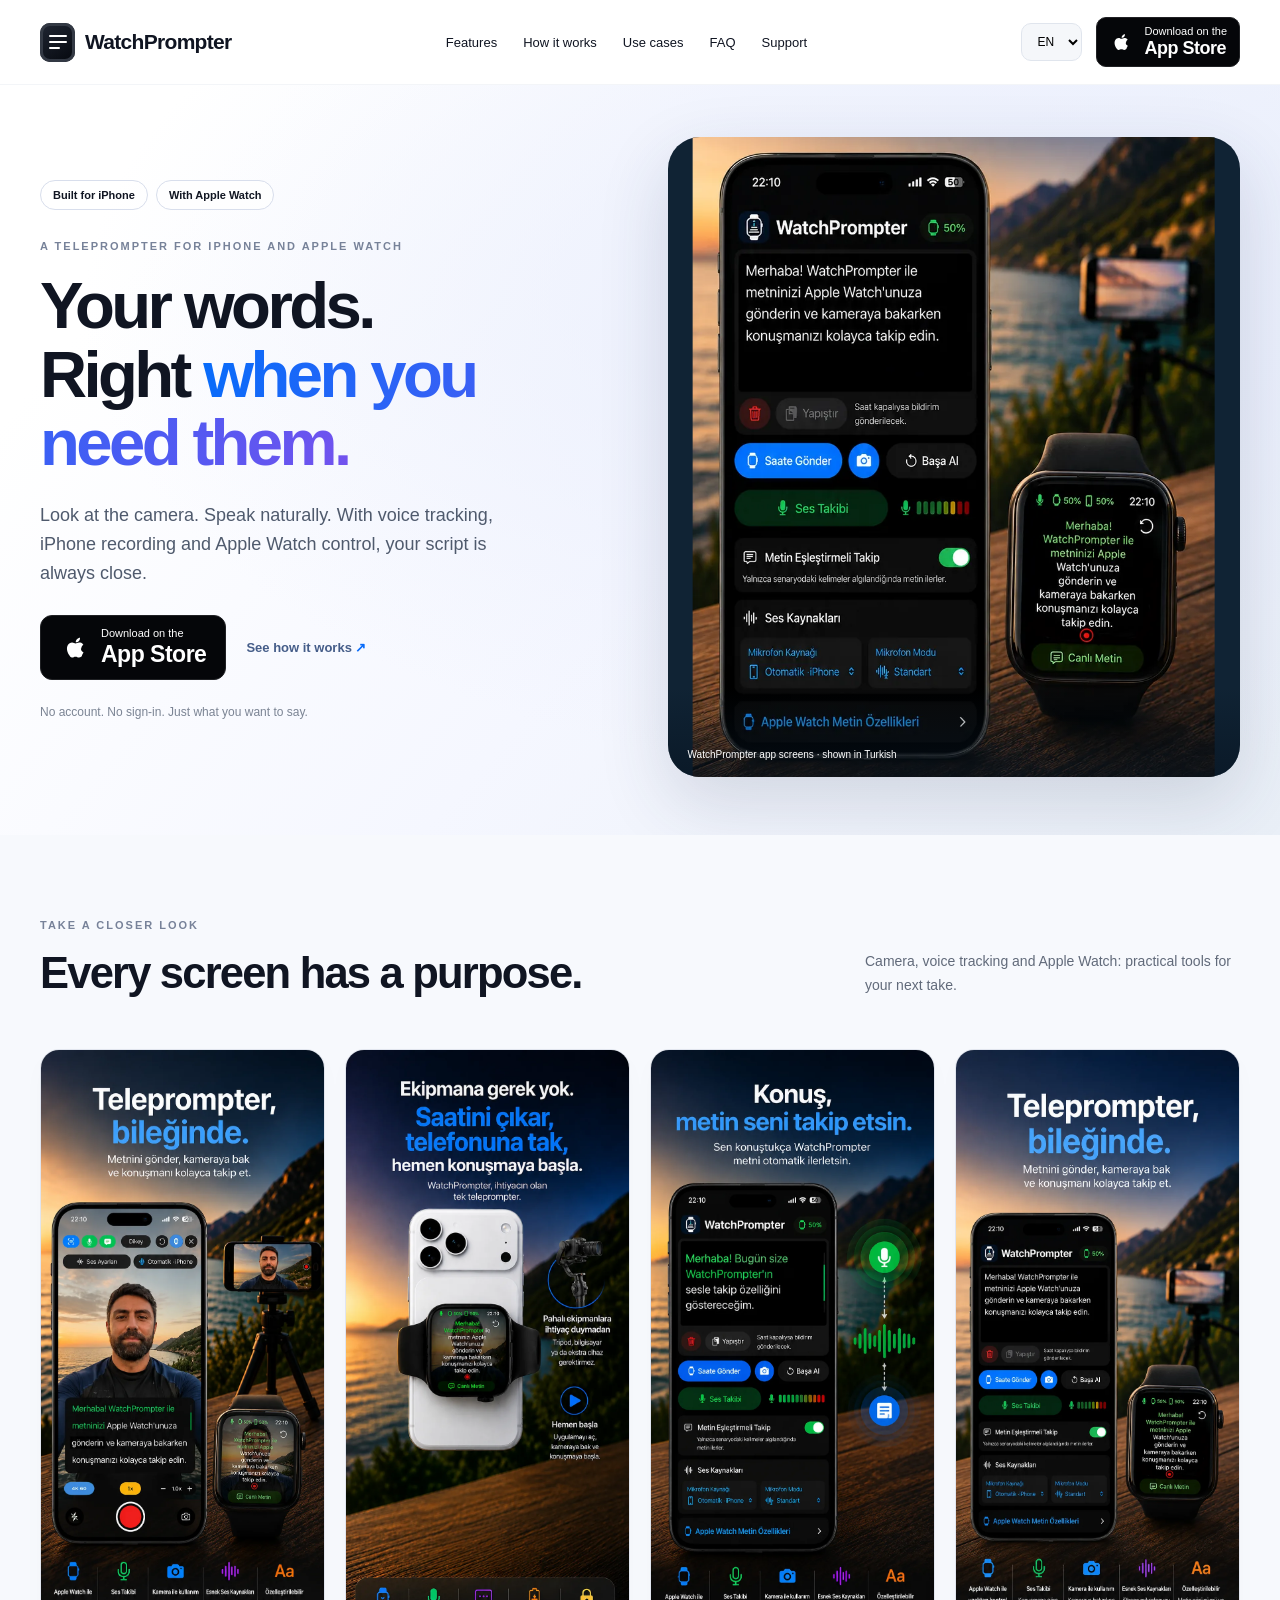
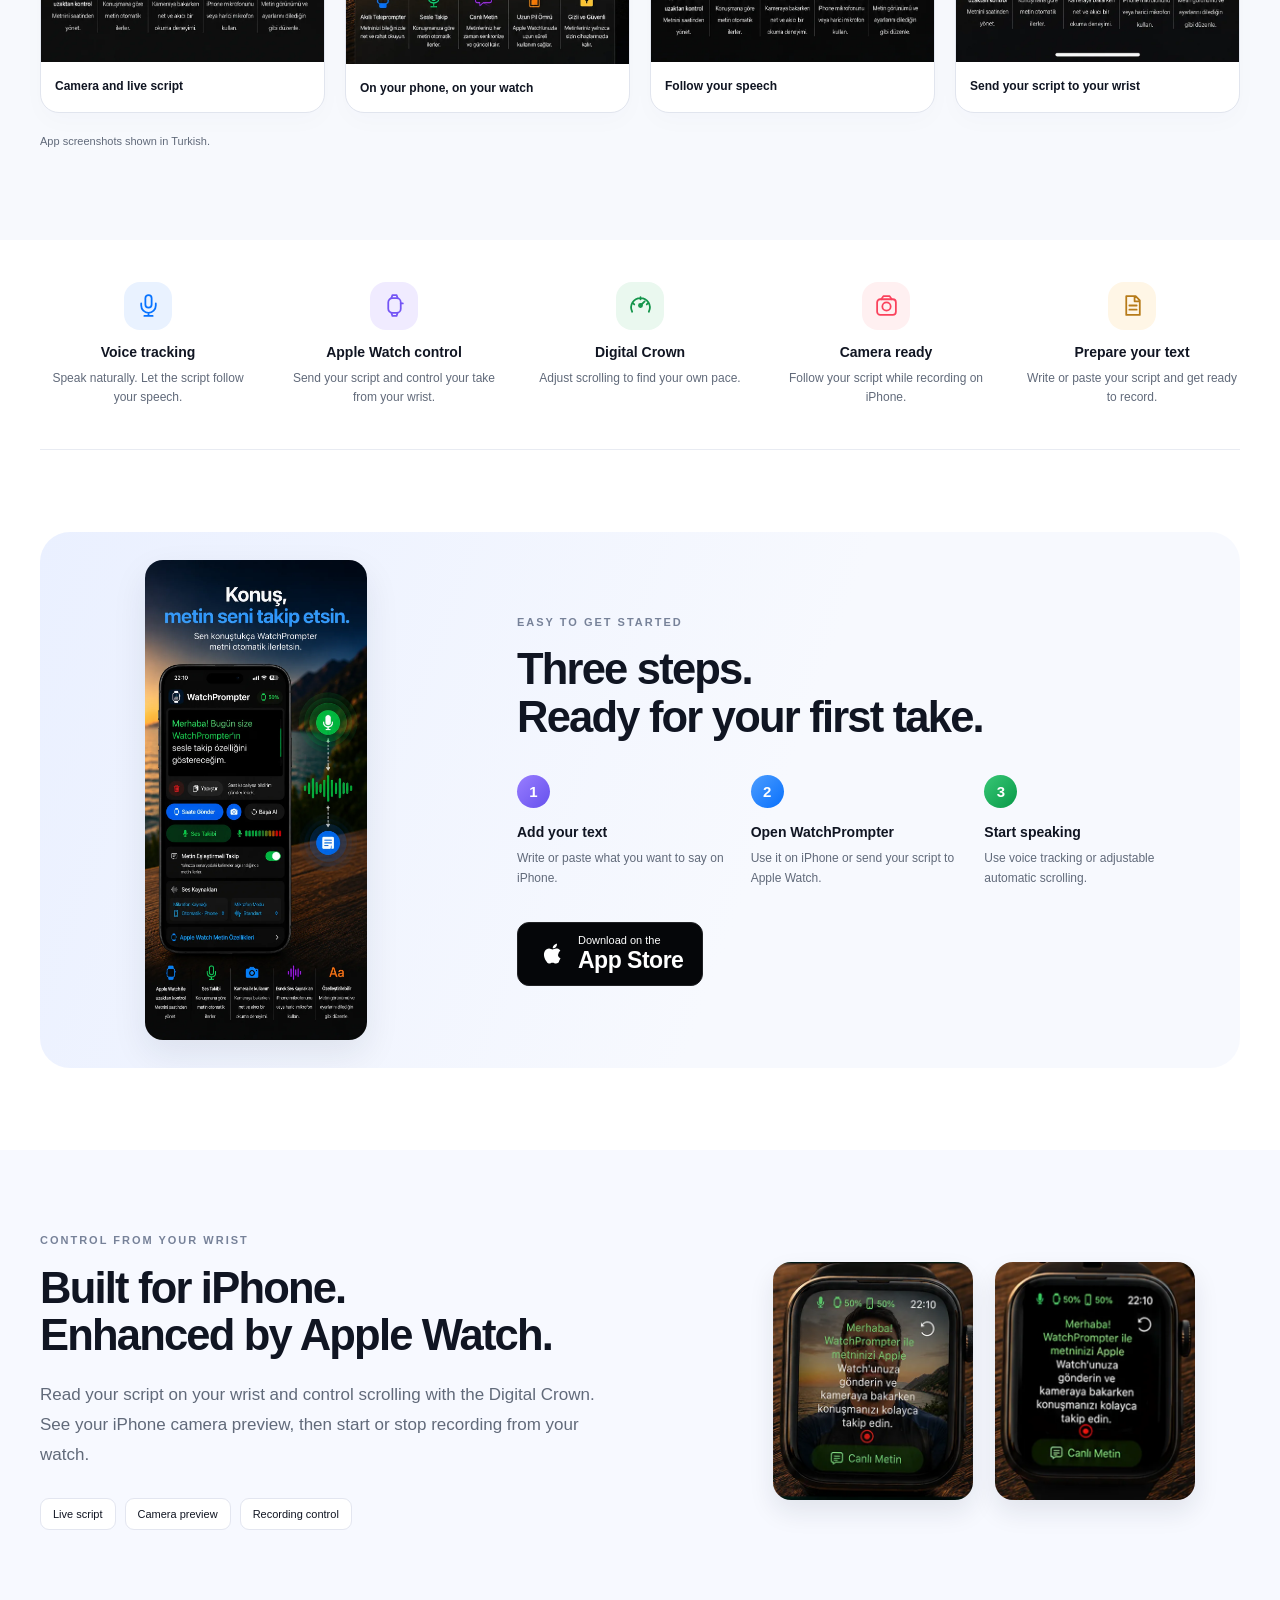
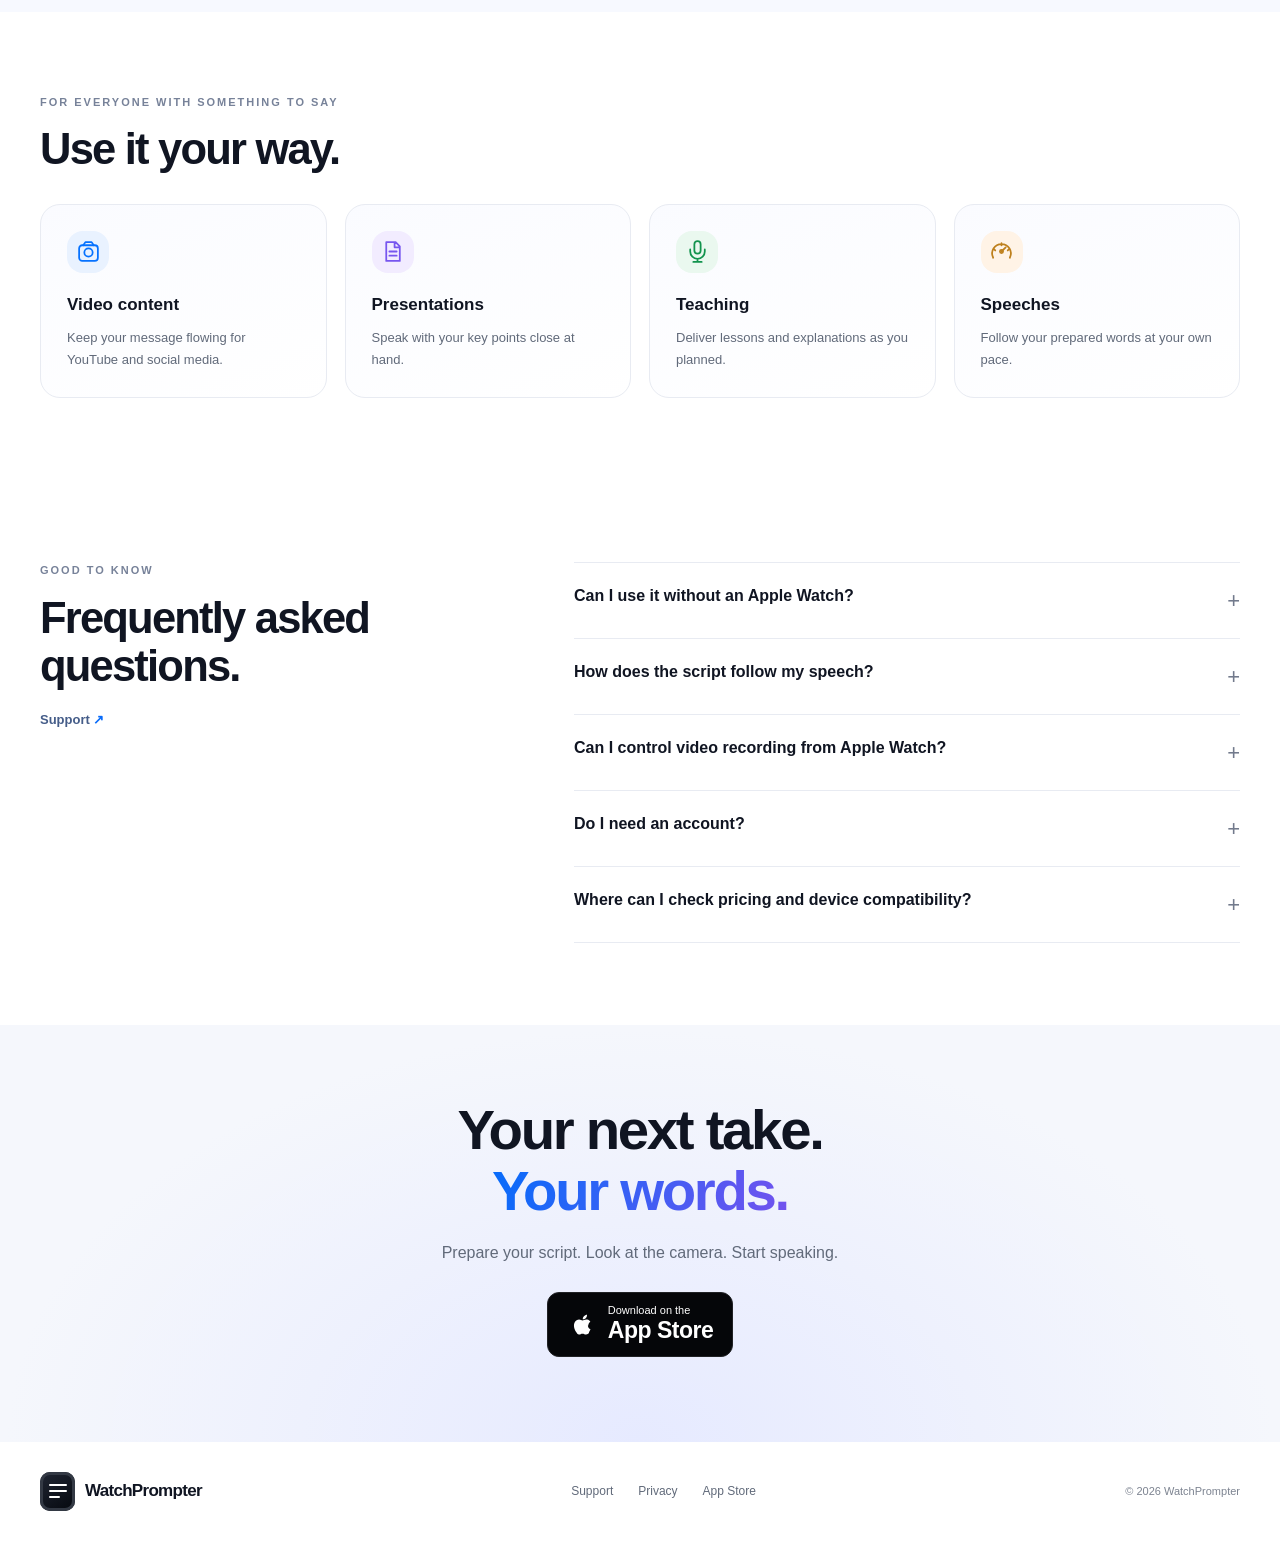
==== commit c0d993fb: "Move screenshot gallery after hero and fix walkthrough and Watch image sizing" ====
--- a/index.html
+++ b/index.html
@@ -1 +1 @@
-<!doctype html><html lang="en"><head><meta charset="utf-8"><meta name="viewport" content="width=device-width,initial-scale=1"><title>WatchPrompter — Your words. Right  when you need them. </title><meta name="description" content="Look at the camera. Speak naturally. With voice tracking, iPhone recording and Apple Watch control, your script is always close."><link rel="canonical" href="https://watchprompter.com/en/"><link rel="alternate" hreflang="tr" href="https://watchprompter.com/tr/"><link rel="alternate" hreflang="en" href="https://watchprompter.com/en/"><link rel="alternate" hreflang="es" href="https://watchprompter.com/es/"><link rel="alternate" hreflang="x-default" href="https://watchprompter.com/"><meta property="og:title" content="WatchPrompter — Your words. Right  when you need them. "><meta property="og:description" content="Look at the camera. Speak naturally. With voice tracking, iPhone recording and Apple Watch control, your script is always close."><meta property="og:type" content="website"><meta property="og:url" content="https://watchprompter.com/en/"><meta property="og:image" content="https://watchprompter.com/assets/4.webp"><meta name="theme-color" content="#ffffff"><link rel="icon" href="/favicon.svg" type="image/svg+xml"><link rel="preload" as="image" href="/assets/4.webp"><link rel="stylesheet" href="/style.css"><script defer src="/language.js"></script></head><body><header class="header"><nav class="container nav" aria-label="WatchPrompter"><a class="brand" href="/en/"><span class="brand-mark" aria-hidden="true"><i></i><i></i><i></i></span>WatchPrompter</a><div class="nav-links" id="navigation"><a href="#features">Features</a><a href="#how">How it works</a><a href="#uses">Use cases</a><a href="#faq">FAQ</a><a href="/support?lang=en">Support</a></div><div class="nav-actions"><select id="language" aria-label="Language"><option value="tr">TR</option><option value="en" selected>EN</option><option value="es">ES</option></select><a href="https://apps.apple.com/us/app/watchprompter/id6799114373" class="store small" aria-label="Download WatchPrompter on the App Store"><svg viewBox="0 0 24 24" aria-hidden="true"><path d="M17 12.8c0-2 1.6-3 1.7-3.1-1-1.5-2.5-1.7-3.1-1.7-1.3-.1-2.5.8-3.2.8s-1.6-.8-2.7-.8c-1.4 0-2.7.8-3.4 2-1.5 2.4-.4 6 1 8 .6 1 1.3 2 2.4 1.9 1 0 1.4-.6 2.7-.6s1.7.6 2.8.6 2.8-.9 2.4-1.8c.8-1.1 1.1-2.2 1.2-2.3-.1 0-2.1-.8-2.1-3zM15.2 6.7c.5-.7.9-1.6.8-2.5-.8 0-1.9.5-2.5 1.2-.5.6-1 1.5-.9 2.4 1 .1 2-.5 2.6-1.1z"/></svg><span>Download on the<strong>App Store</strong></span></a><button class="menu-toggle" type="button" aria-label="Menu" aria-controls="navigation" aria-expanded="false">☰</button></div></nav></header><main><section class="hero"><div class="container hero-grid"><div class="hero-copy"><div class="pill-row"><span class="pill">Built for iPhone</span><span class="pill">With Apple Watch</span></div><div class="kicker">A TELEPROMPTER FOR IPHONE AND APPLE WATCH</div><h1>Your words.<br>Right <em>when you need them.</em></h1><p>Look at the camera. Speak naturally. With voice tracking, iPhone recording and Apple Watch control, your script is always close.</p><div class="hero-buttons"><a href="https://apps.apple.com/us/app/watchprompter/id6799114373" class="store" aria-label="Download WatchPrompter on the App Store"><svg viewBox="0 0 24 24" aria-hidden="true"><path d="M17 12.8c0-2 1.6-3 1.7-3.1-1-1.5-2.5-1.7-3.1-1.7-1.3-.1-2.5.8-3.2.8s-1.6-.8-2.7-.8c-1.4 0-2.7.8-3.4 2-1.5 2.4-.4 6 1 8 .6 1 1.3 2 2.4 1.9 1 0 1.4-.6 2.7-.6s1.7.6 2.8.6 2.8-.9 2.4-1.8c.8-1.1 1.1-2.2 1.2-2.3-.1 0-2.1-.8-2.1-3zM15.2 6.7c.5-.7.9-1.6.8-2.5-.8 0-1.9.5-2.5 1.2-.5.6-1 1.5-.9 2.4 1 .1 2-.5 2.6-1.1z"/></svg><span>Download on the<strong>App Store</strong></span></a><a href="#how" class="text-link">See how it works</a></div><p class="note">No account. No sign-in. Just what you want to say.</p></div><div class="hero-art"><img src="/assets/4.webp" width="853" height="1844" fetchpriority="high" alt="WatchPrompter iPhone and Apple Watch screens in Turkish"><span class="art-caption">WatchPrompter app screens · shown in Turkish</span></div></div></section><section class="container features" id="features" aria-label="Features"><article class="feature"><span class="icon" aria-hidden="true"><svg viewBox="0 0 24 24"><rect x="9" y="2" width="6" height="12" rx="3"/><path d="M5 10v2a7 7 0 0 0 14 0v-2M12 19v3M8 22h8"/></svg></span><h3>Voice tracking</h3><p>Speak naturally. Let the script follow your speech.</p></article><article class="feature"><span class="icon" aria-hidden="true"><svg viewBox="0 0 24 24"><rect x="6" y="5" width="12" height="14" rx="4"/><path d="m9 5 1-3h4l1 3M9 19l1 3h4l1-3M18 10h2"/></svg></span><h3>Apple Watch control</h3><p>Send your script and control your take from your wrist.</p></article><article class="feature"><span class="icon" aria-hidden="true"><svg viewBox="0 0 24 24"><path d="M4 18a9 9 0 1 1 16 0M12 12l4-4M5 10l1 1M12 4v2M19 10l-1 1"/><circle cx="12" cy="12" r="1.5"/></svg></span><h3>Digital Crown</h3><p>Adjust scrolling to find your own pace.</p></article><article class="feature"><span class="icon" aria-hidden="true"><svg viewBox="0 0 24 24"><rect x="3" y="6" width="18" height="15" rx="3"/><circle cx="12" cy="13" r="4"/><path d="m7 6 2-3h6l2 3"/></svg></span><h3>Camera ready</h3><p>Follow your script while recording on iPhone.</p></article><article class="feature"><span class="icon" aria-hidden="true"><svg viewBox="0 0 24 24"><path d="M6 3h9l4 4v14H6zM14 3v5h5M9 12h7M9 16h7"/></svg></span><h3>Prepare your text</h3><p>Write or paste your script and get ready to record.</p></article></section><section class="container section" id="how"><div class="how-panel"><div class="how-art"><img src="/assets/3.webp" width="853" height="1844" loading="lazy" alt="WatchPrompter iPhone and Apple Watch screens in Turkish"></div><div class="how-copy"><div class="kicker">EASY TO GET STARTED</div><h2>Three steps.<br>Ready for your first take.</h2><div class="steps"><div class="step"><div class="step-number">1</div><h3>Add your text</h3><p>Write or paste what you want to say on iPhone.</p></div><div class="step"><div class="step-number">2</div><h3>Open WatchPrompter</h3><p>Use it on iPhone or send your script to Apple Watch.</p></div><div class="step"><div class="step-number">3</div><h3>Start speaking</h3><p>Use voice tracking or adjustable automatic scrolling.</p></div></div><a href="https://apps.apple.com/us/app/watchprompter/id6799114373" class="store" aria-label="Download WatchPrompter on the App Store"><svg viewBox="0 0 24 24" aria-hidden="true"><path d="M17 12.8c0-2 1.6-3 1.7-3.1-1-1.5-2.5-1.7-3.1-1.7-1.3-.1-2.5.8-3.2.8s-1.6-.8-2.7-.8c-1.4 0-2.7.8-3.4 2-1.5 2.4-.4 6 1 8 .6 1 1.3 2 2.4 1.9 1 0 1.4-.6 2.7-.6s1.7.6 2.8.6 2.8-.9 2.4-1.8c.8-1.1 1.1-2.2 1.2-2.3-.1 0-2.1-.8-2.1-3zM15.2 6.7c.5-.7.9-1.6.8-2.5-.8 0-1.9.5-2.5 1.2-.5.6-1 1.5-.9 2.4 1 .1 2-.5 2.6-1.1z"/></svg><span>Download on the<strong>App Store</strong></span></a></div></div></section><section class="watch-section section"><div class="container watch-grid"><div class="watch-copy"><div class="kicker">CONTROL FROM YOUR WRIST</div><h2>Built for iPhone.<br>Enhanced by Apple Watch.</h2><p>Read your script on your wrist and control scrolling with the Digital Crown. See your iPhone camera preview, then start or stop recording from your watch.</p><div class="watch-tags"><span>Live script</span><span>Camera preview</span><span>Recording control</span></div></div><div class="watch-art"><img src="/assets/watch1.webp" width="416" height="496" loading="lazy" alt="WatchPrompter live camera preview on Apple Watch in Turkish"><img src="/assets/watch2.webp" width="416" height="496" loading="lazy" alt="WatchPrompter iPhone and Apple Watch screens in Turkish"></div></div></section><section class="container section" id="uses"><div class="kicker">FOR EVERYONE WITH SOMETHING TO SAY</div><h2>Use it your way.</h2><div class="use-grid"><article class="use-card"><span class="icon" aria-hidden="true"><svg viewBox="0 0 24 24"><rect x="3" y="6" width="18" height="15" rx="3"/><circle cx="12" cy="13" r="4"/><path d="m7 6 2-3h6l2 3"/></svg></span><h3>Video content</h3><p>Keep your message flowing for YouTube and social media.</p></article><article class="use-card"><span class="icon" aria-hidden="true"><svg viewBox="0 0 24 24"><path d="M6 3h9l4 4v14H6zM14 3v5h5M9 12h7M9 16h7"/></svg></span><h3>Presentations</h3><p>Speak with your key points close at hand.</p></article><article class="use-card"><span class="icon" aria-hidden="true"><svg viewBox="0 0 24 24"><rect x="9" y="2" width="6" height="12" rx="3"/><path d="M5 10v2a7 7 0 0 0 14 0v-2M12 19v3M8 22h8"/></svg></span><h3>Teaching</h3><p>Deliver lessons and explanations as you planned.</p></article><article class="use-card"><span class="icon" aria-hidden="true"><svg viewBox="0 0 24 24"><path d="M4 18a9 9 0 1 1 16 0M12 12l4-4M5 10l1 1M12 4v2M19 10l-1 1"/><circle cx="12" cy="12" r="1.5"/></svg></span><h3>Speeches</h3><p>Follow your prepared words at your own pace.</p></article></div></section><section class="section gallery-section"><div class="container"><div class="section-intro"><div><div class="kicker">TAKE A CLOSER LOOK</div><h2>Every screen has a purpose.</h2></div><p>Camera, voice tracking and Apple Watch: practical tools for your next take.</p></div><div class="gallery"><figure><a href="/assets/1.webp" target="_blank" rel="noopener" aria-label="Camera and live script"><img src="/assets/1.webp" width="853" height="1844" loading="lazy" alt="Camera and live script"></a><figcaption>Camera and live script</figcaption></figure><figure><a href="/assets/2.webp" target="_blank" rel="noopener" aria-label="On your phone, on your watch"><img src="/assets/2.webp" width="852" height="1846" loading="lazy" alt="On your phone, on your watch"></a><figcaption>On your phone, on your watch</figcaption></figure><figure><a href="/assets/3.webp" target="_blank" rel="noopener" aria-label="Follow your speech"><img src="/assets/3.webp" width="853" height="1844" loading="lazy" alt="Follow your speech"></a><figcaption>Follow your speech</figcaption></figure><figure><a href="/assets/4.webp" target="_blank" rel="noopener" aria-label="Send your script to your wrist"><img src="/assets/4.webp" width="853" height="1844" loading="lazy" alt="Send your script to your wrist"></a><figcaption>Send your script to your wrist</figcaption></figure></div><p class="screenshot-note">App screenshots shown in Turkish.</p></div></section><section class="container section" id="faq"><div class="faq-layout"><div><div class="kicker">GOOD TO KNOW</div><h2>Frequently asked questions.</h2><a href="/support?lang=en" class="text-link">Support</a></div><div class="faq-list"><details><summary>Can I use it without an Apple Watch?</summary><p>Yes. Use the camera and teleprompter together on iPhone. Apple Watch adds wrist-based reading and control options.</p></details><details><summary>How does the script follow my speech?</summary><p>Voice tracking and word recognition advance the script based on your speech. You can also use adjustable automatic scrolling.</p></details><details><summary>Can I control video recording from Apple Watch?</summary><p>Yes. View your iPhone camera preview on Apple Watch and start or stop video recording.</p></details><details><summary>Do I need an account?</summary><p>No. WatchPrompter does not require an account or sign-in.</p></details><details><summary>Where can I check pricing and device compatibility?</summary><p>Visit the App Store listing for current pricing, in-app purchases and device requirements.</p></details></div></div></section><section class="end"><h2>Your next take.<br><em>Your words.</em></h2><p>Prepare your script. Look at the camera. Start speaking.</p><a href="https://apps.apple.com/us/app/watchprompter/id6799114373" class="store" aria-label="Download WatchPrompter on the App Store"><svg viewBox="0 0 24 24" aria-hidden="true"><path d="M17 12.8c0-2 1.6-3 1.7-3.1-1-1.5-2.5-1.7-3.1-1.7-1.3-.1-2.5.8-3.2.8s-1.6-.8-2.7-.8c-1.4 0-2.7.8-3.4 2-1.5 2.4-.4 6 1 8 .6 1 1.3 2 2.4 1.9 1 0 1.4-.6 2.7-.6s1.7.6 2.8.6 2.8-.9 2.4-1.8c.8-1.1 1.1-2.2 1.2-2.3-.1 0-2.1-.8-2.1-3zM15.2 6.7c.5-.7.9-1.6.8-2.5-.8 0-1.9.5-2.5 1.2-.5.6-1 1.5-.9 2.4 1 .1 2-.5 2.6-1.1z"/></svg><span>Download on the<strong>App Store</strong></span></a></section></main><footer class="container footer"><a class="brand" href="/en/"><span class="brand-mark" aria-hidden="true"><i></i><i></i><i></i></span>WatchPrompter</a><div class="footer-links"><a href="/support?lang=en">Support</a><a href="/privacy?lang=en">Privacy</a><a href="https://apps.apple.com/us/app/watchprompter/id6799114373">App Store</a></div><span class="copyright">© 2026 WatchPrompter</span></footer></body></html>+<!doctype html><html lang="en"><head><meta charset="utf-8"><meta name="viewport" content="width=device-width,initial-scale=1"><title>WatchPrompter — Your words. Right  when you need them. </title><meta name="description" content="Look at the camera. Speak naturally. With voice tracking, iPhone recording and Apple Watch control, your script is always close."><link rel="canonical" href="https://watchprompter.com/en/"><link rel="alternate" hreflang="tr" href="https://watchprompter.com/tr/"><link rel="alternate" hreflang="en" href="https://watchprompter.com/en/"><link rel="alternate" hreflang="es" href="https://watchprompter.com/es/"><link rel="alternate" hreflang="x-default" href="https://watchprompter.com/"><meta property="og:title" content="WatchPrompter — Your words. Right  when you need them. "><meta property="og:description" content="Look at the camera. Speak naturally. With voice tracking, iPhone recording and Apple Watch control, your script is always close."><meta property="og:type" content="website"><meta property="og:url" content="https://watchprompter.com/en/"><meta property="og:image" content="https://watchprompter.com/assets/4.webp"><meta name="theme-color" content="#ffffff"><link rel="icon" href="/favicon.svg" type="image/svg+xml"><link rel="preload" as="image" href="/assets/4.webp"><link rel="stylesheet" href="/style.css"><script defer src="/language.js"></script></head><body><header class="header"><nav class="container nav" aria-label="WatchPrompter"><a class="brand" href="/en/"><span class="brand-mark" aria-hidden="true"><i></i><i></i><i></i></span>WatchPrompter</a><div class="nav-links" id="navigation"><a href="#features">Features</a><a href="#how">How it works</a><a href="#uses">Use cases</a><a href="#faq">FAQ</a><a href="/support?lang=en">Support</a></div><div class="nav-actions"><select id="language" aria-label="Language"><option value="tr">TR</option><option value="en" selected>EN</option><option value="es">ES</option></select><a href="https://apps.apple.com/us/app/watchprompter/id6799114373" class="store small" aria-label="Download WatchPrompter on the App Store"><svg viewBox="0 0 24 24" aria-hidden="true"><path d="M17 12.8c0-2 1.6-3 1.7-3.1-1-1.5-2.5-1.7-3.1-1.7-1.3-.1-2.5.8-3.2.8s-1.6-.8-2.7-.8c-1.4 0-2.7.8-3.4 2-1.5 2.4-.4 6 1 8 .6 1 1.3 2 2.4 1.9 1 0 1.4-.6 2.7-.6s1.7.6 2.8.6 2.8-.9 2.4-1.8c.8-1.1 1.1-2.2 1.2-2.3-.1 0-2.1-.8-2.1-3zM15.2 6.7c.5-.7.9-1.6.8-2.5-.8 0-1.9.5-2.5 1.2-.5.6-1 1.5-.9 2.4 1 .1 2-.5 2.6-1.1z"/></svg><span>Download on the<strong>App Store</strong></span></a><button class="menu-toggle" type="button" aria-label="Menu" aria-controls="navigation" aria-expanded="false">☰</button></div></nav></header><main><section class="hero"><div class="container hero-grid"><div class="hero-copy"><div class="pill-row"><span class="pill">Built for iPhone</span><span class="pill">With Apple Watch</span></div><div class="kicker">A TELEPROMPTER FOR IPHONE AND APPLE WATCH</div><h1>Your words.<br>Right <em>when you need them.</em></h1><p>Look at the camera. Speak naturally. With voice tracking, iPhone recording and Apple Watch control, your script is always close.</p><div class="hero-buttons"><a href="https://apps.apple.com/us/app/watchprompter/id6799114373" class="store" aria-label="Download WatchPrompter on the App Store"><svg viewBox="0 0 24 24" aria-hidden="true"><path d="M17 12.8c0-2 1.6-3 1.7-3.1-1-1.5-2.5-1.7-3.1-1.7-1.3-.1-2.5.8-3.2.8s-1.6-.8-2.7-.8c-1.4 0-2.7.8-3.4 2-1.5 2.4-.4 6 1 8 .6 1 1.3 2 2.4 1.9 1 0 1.4-.6 2.7-.6s1.7.6 2.8.6 2.8-.9 2.4-1.8c.8-1.1 1.1-2.2 1.2-2.3-.1 0-2.1-.8-2.1-3zM15.2 6.7c.5-.7.9-1.6.8-2.5-.8 0-1.9.5-2.5 1.2-.5.6-1 1.5-.9 2.4 1 .1 2-.5 2.6-1.1z"/></svg><span>Download on the<strong>App Store</strong></span></a><a href="#how" class="text-link">See how it works</a></div><p class="note">No account. No sign-in. Just what you want to say.</p></div><div class="hero-art"><img src="/assets/4.webp" width="853" height="1844" fetchpriority="high" alt="WatchPrompter iPhone and Apple Watch screens in Turkish"><span class="art-caption">WatchPrompter app screens · shown in Turkish</span></div></div></section><section class="section gallery-section"><div class="container"><div class="section-intro"><div><div class="kicker">TAKE A CLOSER LOOK</div><h2>Every screen has a purpose.</h2></div><p>Camera, voice tracking and Apple Watch: practical tools for your next take.</p></div><div class="gallery"><figure><a href="/assets/1.webp" target="_blank" rel="noopener" aria-label="Camera and live script"><img src="/assets/1.webp" width="853" height="1844" loading="lazy" alt="Camera and live script"></a><figcaption>Camera and live script</figcaption></figure><figure><a href="/assets/2.webp" target="_blank" rel="noopener" aria-label="On your phone, on your watch"><img src="/assets/2.webp" width="852" height="1846" loading="lazy" alt="On your phone, on your watch"></a><figcaption>On your phone, on your watch</figcaption></figure><figure><a href="/assets/3.webp" target="_blank" rel="noopener" aria-label="Follow your speech"><img src="/assets/3.webp" width="853" height="1844" loading="lazy" alt="Follow your speech"></a><figcaption>Follow your speech</figcaption></figure><figure><a href="/assets/4.webp" target="_blank" rel="noopener" aria-label="Send your script to your wrist"><img src="/assets/4.webp" width="853" height="1844" loading="lazy" alt="Send your script to your wrist"></a><figcaption>Send your script to your wrist</figcaption></figure></div><p class="screenshot-note">App screenshots shown in Turkish.</p></div></section><section class="container features" id="features" aria-label="Features"><article class="feature"><span class="icon" aria-hidden="true"><svg viewBox="0 0 24 24"><rect x="9" y="2" width="6" height="12" rx="3"/><path d="M5 10v2a7 7 0 0 0 14 0v-2M12 19v3M8 22h8"/></svg></span><h3>Voice tracking</h3><p>Speak naturally. Let the script follow your speech.</p></article><article class="feature"><span class="icon" aria-hidden="true"><svg viewBox="0 0 24 24"><rect x="6" y="5" width="12" height="14" rx="4"/><path d="m9 5 1-3h4l1 3M9 19l1 3h4l1-3M18 10h2"/></svg></span><h3>Apple Watch control</h3><p>Send your script and control your take from your wrist.</p></article><article class="feature"><span class="icon" aria-hidden="true"><svg viewBox="0 0 24 24"><path d="M4 18a9 9 0 1 1 16 0M12 12l4-4M5 10l1 1M12 4v2M19 10l-1 1"/><circle cx="12" cy="12" r="1.5"/></svg></span><h3>Digital Crown</h3><p>Adjust scrolling to find your own pace.</p></article><article class="feature"><span class="icon" aria-hidden="true"><svg viewBox="0 0 24 24"><rect x="3" y="6" width="18" height="15" rx="3"/><circle cx="12" cy="13" r="4"/><path d="m7 6 2-3h6l2 3"/></svg></span><h3>Camera ready</h3><p>Follow your script while recording on iPhone.</p></article><article class="feature"><span class="icon" aria-hidden="true"><svg viewBox="0 0 24 24"><path d="M6 3h9l4 4v14H6zM14 3v5h5M9 12h7M9 16h7"/></svg></span><h3>Prepare your text</h3><p>Write or paste your script and get ready to record.</p></article></section><section class="container section" id="how"><div class="how-panel"><div class="how-art"><img src="/assets/3.webp" width="853" height="1844" loading="lazy" alt="WatchPrompter iPhone and Apple Watch screens in Turkish"></div><div class="how-copy"><div class="kicker">EASY TO GET STARTED</div><h2>Three steps.<br>Ready for your first take.</h2><div class="steps"><div class="step"><div class="step-number">1</div><h3>Add your text</h3><p>Write or paste what you want to say on iPhone.</p></div><div class="step"><div class="step-number">2</div><h3>Open WatchPrompter</h3><p>Use it on iPhone or send your script to Apple Watch.</p></div><div class="step"><div class="step-number">3</div><h3>Start speaking</h3><p>Use voice tracking or adjustable automatic scrolling.</p></div></div><a href="https://apps.apple.com/us/app/watchprompter/id6799114373" class="store" aria-label="Download WatchPrompter on the App Store"><svg viewBox="0 0 24 24" aria-hidden="true"><path d="M17 12.8c0-2 1.6-3 1.7-3.1-1-1.5-2.5-1.7-3.1-1.7-1.3-.1-2.5.8-3.2.8s-1.6-.8-2.7-.8c-1.4 0-2.7.8-3.4 2-1.5 2.4-.4 6 1 8 .6 1 1.3 2 2.4 1.9 1 0 1.4-.6 2.7-.6s1.7.6 2.8.6 2.8-.9 2.4-1.8c.8-1.1 1.1-2.2 1.2-2.3-.1 0-2.1-.8-2.1-3zM15.2 6.7c.5-.7.9-1.6.8-2.5-.8 0-1.9.5-2.5 1.2-.5.6-1 1.5-.9 2.4 1 .1 2-.5 2.6-1.1z"/></svg><span>Download on the<strong>App Store</strong></span></a></div></div></section><section class="watch-section section"><div class="container watch-grid"><div class="watch-copy"><div class="kicker">CONTROL FROM YOUR WRIST</div><h2>Built for iPhone.<br>Enhanced by Apple Watch.</h2><p>Read your script on your wrist and control scrolling with the Digital Crown. See your iPhone camera preview, then start or stop recording from your watch.</p><div class="watch-tags"><span>Live script</span><span>Camera preview</span><span>Recording control</span></div></div><div class="watch-art"><img src="/assets/watch1.webp" width="416" height="496" loading="lazy" alt="WatchPrompter live camera preview on Apple Watch in Turkish"><img src="/assets/watch2.webp" width="416" height="496" loading="lazy" alt="WatchPrompter iPhone and Apple Watch screens in Turkish"></div></div></section><section class="container section" id="uses"><div class="kicker">FOR EVERYONE WITH SOMETHING TO SAY</div><h2>Use it your way.</h2><div class="use-grid"><article class="use-card"><span class="icon" aria-hidden="true"><svg viewBox="0 0 24 24"><rect x="3" y="6" width="18" height="15" rx="3"/><circle cx="12" cy="13" r="4"/><path d="m7 6 2-3h6l2 3"/></svg></span><h3>Video content</h3><p>Keep your message flowing for YouTube and social media.</p></article><article class="use-card"><span class="icon" aria-hidden="true"><svg viewBox="0 0 24 24"><path d="M6 3h9l4 4v14H6zM14 3v5h5M9 12h7M9 16h7"/></svg></span><h3>Presentations</h3><p>Speak with your key points close at hand.</p></article><article class="use-card"><span class="icon" aria-hidden="true"><svg viewBox="0 0 24 24"><rect x="9" y="2" width="6" height="12" rx="3"/><path d="M5 10v2a7 7 0 0 0 14 0v-2M12 19v3M8 22h8"/></svg></span><h3>Teaching</h3><p>Deliver lessons and explanations as you planned.</p></article><article class="use-card"><span class="icon" aria-hidden="true"><svg viewBox="0 0 24 24"><path d="M4 18a9 9 0 1 1 16 0M12 12l4-4M5 10l1 1M12 4v2M19 10l-1 1"/><circle cx="12" cy="12" r="1.5"/></svg></span><h3>Speeches</h3><p>Follow your prepared words at your own pace.</p></article></div></section><section class="container section" id="faq"><div class="faq-layout"><div><div class="kicker">GOOD TO KNOW</div><h2>Frequently asked questions.</h2><a href="/support?lang=en" class="text-link">Support</a></div><div class="faq-list"><details><summary>Can I use it without an Apple Watch?</summary><p>Yes. Use the camera and teleprompter together on iPhone. Apple Watch adds wrist-based reading and control options.</p></details><details><summary>How does the script follow my speech?</summary><p>Voice tracking and word recognition advance the script based on your speech. You can also use adjustable automatic scrolling.</p></details><details><summary>Can I control video recording from Apple Watch?</summary><p>Yes. View your iPhone camera preview on Apple Watch and start or stop video recording.</p></details><details><summary>Do I need an account?</summary><p>No. WatchPrompter does not require an account or sign-in.</p></details><details><summary>Where can I check pricing and device compatibility?</summary><p>Visit the App Store listing for current pricing, in-app purchases and device requirements.</p></details></div></div></section><section class="end"><h2>Your next take.<br><em>Your words.</em></h2><p>Prepare your script. Look at the camera. Start speaking.</p><a href="https://apps.apple.com/us/app/watchprompter/id6799114373" class="store" aria-label="Download WatchPrompter on the App Store"><svg viewBox="0 0 24 24" aria-hidden="true"><path d="M17 12.8c0-2 1.6-3 1.7-3.1-1-1.5-2.5-1.7-3.1-1.7-1.3-.1-2.5.8-3.2.8s-1.6-.8-2.7-.8c-1.4 0-2.7.8-3.4 2-1.5 2.4-.4 6 1 8 .6 1 1.3 2 2.4 1.9 1 0 1.4-.6 2.7-.6s1.7.6 2.8.6 2.8-.9 2.4-1.8c.8-1.1 1.1-2.2 1.2-2.3-.1 0-2.1-.8-2.1-3zM15.2 6.7c.5-.7.9-1.6.8-2.5-.8 0-1.9.5-2.5 1.2-.5.6-1 1.5-.9 2.4 1 .1 2-.5 2.6-1.1z"/></svg><span>Download on the<strong>App Store</strong></span></a></section></main><footer class="container footer"><a class="brand" href="/en/"><span class="brand-mark" aria-hidden="true"><i></i><i></i><i></i></span>WatchPrompter</a><div class="footer-links"><a href="/support?lang=en">Support</a><a href="/privacy?lang=en">Privacy</a><a href="https://apps.apple.com/us/app/watchprompter/id6799114373">App Store</a></div><span class="copyright">© 2026 WatchPrompter</span></footer></body></html>
--- a/style.css
+++ b/style.css
@@ -1 +1,10 @@
-:root{--ink:#101522;--muted:#616a7a;--blue:#086bfa;--purple:#7156f8;--line:#e8ebf2}*{box-sizing:border-box}html{scroll-behavior:smooth;scroll-padding-top:94px}body{margin:0;color:var(--ink);background:#fff;font-family:-apple-system,BlinkMacSystemFont,"Segoe UI",sans-serif;-webkit-font-smoothing:antialiased}a{color:inherit;text-decoration:none}button,select{font:inherit}img{display:block;max-width:100%}button,a,select,summary{-webkit-tap-highlight-color:transparent}a:focus-visible,button:focus-visible,select:focus-visible,summary:focus-visible{outline:3px solid var(--blue);outline-offset:5px}.container{width:min(1240px,calc(100% - 80px));margin:auto}.header{position:sticky;top:0;z-index:10;background:#ffffffed;backdrop-filter:blur(20px);border-bottom:1px solid #e8ebf280}.nav{height:84px;display:flex;align-items:center;justify-content:space-between;gap:26px}.brand{display:flex;align-items:center;gap:10px;font-size:21px;font-weight:760;letter-spacing:-.7px;white-space:nowrap}.brand-mark{width:35px;height:39px;border-radius:10px;background:linear-gradient(145deg,#202633,#05080e);display:grid;place-content:center;gap:4px;box-shadow:inset 0 0 0 3px #333944}.brand-mark i{display:block;height:2px;width:18px;background:white;border-radius:2px}.brand-mark i:last-child{width:11px}.nav-links{display:flex;gap:26px;font-size:13px;font-weight:500}.nav-actions{display:flex;align-items:center;gap:14px}select{padding:10px 11px;border-radius:10px;border:1px solid #e0e5ed;background:#f5f7fa;font-size:12px}.store{background:#050609;color:#fff;display:inline-flex;align-items:center;gap:11px;border:1px solid #202124;border-radius:12px;padding:11px 19px;min-width:169px;justify-content:center;transition:transform .2s}.store:hover{transform:translateY(-2px)}.store svg{fill:currentColor;width:30px;height:35px}.store span{display:flex;flex-direction:column;text-align:left;font-size:11px;line-height:1.2}.store strong{font-size:23px;font-weight:550;letter-spacing:-.5px}.store.small{padding:7px 12px;min-width:143px;border-radius:10px}.store.small strong{font-size:18px}.store.small svg{width:24px;height:28px}.menu-toggle{display:none;border:1px solid var(--line);background:white;border-radius:10px;padding:8px 10px}.hero{position:relative;background:radial-gradient(ellipse at 80% 30%,#e8edfc,transparent 65%),linear-gradient(130deg,#fff 15%,#f5f7ff 55%,#e9eff7);padding:52px 0 58px;overflow:hidden}.hero-grid{display:grid;grid-template-columns:1fr 1fr;gap:55px;align-items:center}.pill-row{display:flex;gap:8px;margin-bottom:28px;flex-wrap:wrap}.pill{border:1px solid #d8deec;border-radius:30px;background:#ffffffb5;padding:8px 12px;font-size:11px;font-weight:600}.kicker{font-size:11px;letter-spacing:2px;font-weight:650;color:#778299;line-height:1.6;text-transform:uppercase}.hero h1{font-size:clamp(48px,5.1vw,72px);line-height:1.045;letter-spacing:-3.6px;margin:17px 0 24px;max-width:660px}em{font-style:normal;background:linear-gradient(110deg,#066cfa,#7352ee);background-clip:text;-webkit-background-clip:text;color:transparent}.hero p{font-size:18px;line-height:1.6;max-width:485px;color:#4f5a6d}.hero-buttons{display:flex;align-items:center;gap:20px;margin-top:28px;flex-wrap:wrap}.text-link{font-size:13px;font-weight:600;color:#455d89}.text-link:after{content:" ↗";color:var(--blue)}.hero .note{font-size:12px;color:#7b8494;margin-top:23px}.hero-art{height:595px;position:relative;overflow:hidden;border-radius:32px;background:#102334;box-shadow:0 25px 70px #29395529}.hero-art img{position:absolute;width:100%;max-width:none;height:auto;top:-52%;left:0}.hero-art:after{content:"";position:absolute;inset:auto 0 0;height:90px;background:linear-gradient(transparent,#0613209c)}.art-caption{position:absolute;bottom:17px;left:20px;right:20px;color:#fff;font-size:10px;z-index:1}.features{padding:42px 0;border-bottom:1px solid var(--line);display:grid;grid-template-columns:repeat(5,1fr);gap:30px}.feature{text-align:center}.icon{width:48px;height:48px;margin:0 auto 14px;border-radius:16px;background:#e9f2ff;color:#0672ff;display:grid;place-items:center}.icon svg{width:25px;height:25px;fill:none;stroke:currentColor;stroke-width:1.7;stroke-linecap:round;stroke-linejoin:round}.feature:nth-child(2) .icon{background:#f0ebff;color:#7455f5}.feature:nth-child(3) .icon{background:#eaf8ef;color:#13944a}.feature:nth-child(4) .icon{background:#fff0f1;color:#fa425c}.feature:nth-child(5) .icon{background:#fff6e6;color:#b77b19}.feature h3{font-size:14px;margin:0 0 9px}.feature p{font-size:12px;line-height:1.6;color:var(--muted);margin:0}.section{padding:82px 0}.section h2{font-size:clamp(34px,3.4vw,47px);line-height:1.1;letter-spacing:-1.8px;margin:15px 0 20px}.how-panel{background:linear-gradient(110deg,#eaf0ff,#f7f9fe 60%);border-radius:30px;display:grid;grid-template-columns:.85fr 1.15fr;overflow:hidden;min-height:525px}.how-art{position:relative;overflow:hidden;min-height:525px;background:#092032}.how-art img{position:absolute;width:100%;max-width:none;top:-38%}.how-copy{padding:52px 45px}.steps{display:grid;grid-template-columns:repeat(3,1fr);gap:23px;margin:33px 0}.step-number{width:33px;height:33px;border-radius:50%;background:linear-gradient(135deg,#997eff,#6550ed);color:white;display:grid;place-items:center;margin-bottom:16px;font-size:15px;font-weight:600}.step:nth-child(2) .step-number{background:linear-gradient(135deg,#4c9dff,#0870fc)}.step:nth-child(3) .step-number{background:linear-gradient(135deg,#38c776,#089947)}.step h3{font-size:14px;margin:0 0 9px}.step p{font-size:12px;line-height:1.65;color:var(--muted);margin:0}.watch-section{background:#f7f9ff;position:relative;overflow:hidden}.watch-grid{display:grid;grid-template-columns:1.1fr .9fr;gap:60px;align-items:center}.watch-copy p{font-size:17px;line-height:1.75;color:var(--muted);max-width:580px}.watch-tags{display:flex;gap:9px;flex-wrap:wrap;margin-top:28px}.watch-tags span{padding:9px 12px;background:white;border:1px solid #e3e6f0;border-radius:9px;font-size:11px}.watch-art{position:relative;display:flex;justify-content:center;gap:18px;align-items:center;padding:15px 0}.watch-art:before{content:"";position:absolute;width:330px;height:330px;background:radial-gradient(circle,#dce5ff,transparent 70%);border-radius:50%;transform:scale(1.6)}.watch-art img{width:52%;position:relative;border-radius:35px;box-shadow:0 24px 45px #1720382c}.watch-art img:first-child{transform:rotate(-7deg);z-index:1}.watch-art img:last-child{width:43%;transform:rotate(8deg);margin-left:-20px}.use-grid{display:grid;grid-template-columns:repeat(4,1fr);gap:18px;margin-top:30px}.use-card{border:1px solid var(--line);padding:26px;border-radius:20px;background:linear-gradient(160deg,#fafbff,#fff)}.use-card .icon{margin:0 0 22px;width:42px;height:42px}.use-card:nth-child(2) .icon{background:#f2ecff;color:#7756ef}.use-card:nth-child(3) .icon{background:#eaf8ef;color:#12934d}.use-card:nth-child(4) .icon{background:#fff3e6;color:#be801d}.use-card h3{font-size:17px;margin:0 0 12px}.use-card p{font-size:13px;line-height:1.7;color:var(--muted);margin:0}.gallery-section{background:#f7f9fd}.section-intro{display:flex;justify-content:space-between;gap:50px;align-items:end;margin-bottom:32px}.section-intro p{max-width:375px;color:var(--muted);font-size:14px;line-height:1.7;margin:0 0 20px}.gallery{display:grid;grid-template-columns:repeat(4,1fr);gap:20px}.gallery figure{margin:0;background:white;border:1px solid #e1e5ee;border-radius:19px;overflow:hidden;box-shadow:0 9px 25px #15264e05}.gallery a{display:block;transition:transform .2s}.gallery a:hover{transform:translateY(-3px)}.gallery img{width:100%;height:auto}.gallery figcaption{padding:17px 14px;font-size:12px;font-weight:600}.screenshot-note{color:var(--muted);font-size:11px;margin-top:22px}.faq-layout{display:grid;grid-template-columns:.8fr 1.2fr;gap:90px}.faq-list{border-top:1px solid var(--line)}details{border-bottom:1px solid var(--line);padding:21px 0}summary{cursor:pointer;list-style:none;font-size:16px;font-weight:550;display:flex;justify-content:space-between;gap:25px;line-height:1.5}summary::-webkit-details-marker{display:none}summary:after{content:"+";color:#727a8c;font-size:22px;font-weight:400}details[open] summary:after{content:"−"}details p{font-size:14px;color:var(--muted);line-height:1.8;padding-right:25px;margin-bottom:0}.end{text-align:center;background:radial-gradient(ellipse at 50% 100%,#e6eaff,transparent 70%),#f5f7fc;padding:75px 25px 85px}.end h2{font-size:clamp(38px,4.4vw,60px);line-height:1.08;letter-spacing:-2.3px;margin:0 0 22px}.end p{color:var(--muted);font-size:16px;margin-bottom:30px}.footer{padding:30px 0;display:flex;align-items:center;justify-content:space-between;gap:25px}.footer .brand{font-size:17px}.footer-links{display:flex;gap:25px;font-size:12px;color:var(--muted)}.copyright{font-size:11px;color:#7c8390}@media(min-width:1450px){.hero-art img{top:-48%}}@media(max-width:1100px){.container{width:calc(100% - 48px)}.nav-links{gap:15px}.nav-actions .store{display:none}.hero-grid{gap:30px}.hero-art{height:540px}.hero-art img{width:auto;height:970px;left:50%;transform:translateX(-50%);top:-255px}.how-copy{padding:35px 30px}.how-art img{height:1100px;width:auto;max-width:none;left:50%;transform:translateX(-50%);top:-239px}.steps{gap:16px}.watch-grid{gap:35px}.use-card{padding:21px}.faq-layout{gap:50px}}@media(max-width:760px){.container{width:calc(100% - 40px)}.nav{height:72px;gap:10px}.brand{font-size:18px}.brand-mark{width:30px;height:34px}.nav-actions{gap:8px}.nav-links{display:none;position:absolute;left:0;right:0;top:72px;flex-direction:column;background:#fff;padding:24px;border-bottom:1px solid var(--line);font-size:15px}.nav-links.open{display:flex}.menu-toggle{display:block}.hero{padding:36px 0 30px}.hero-grid{grid-template-columns:1fr;gap:30px}.hero h1{font-size:54px;letter-spacing:-2.8px;max-width:550px}.hero p{font-size:16px}.pill-row{margin-bottom:22px}.hero-art{height:520px;max-width:500px;width:100%;margin:auto;border-radius:24px}.hero-art img{height:1080px;top:-287px}.hero-buttons{gap:16px}.features{grid-template-columns:repeat(2,1fr);padding:35px 0;gap:30px 24px}.feature:last-child{grid-column:1 / -1;max-width:210px;margin:auto}.feature h3{font-size:14px}.section{padding:55px 0}.how-panel{grid-template-columns:1fr}.how-copy{padding:30px 25px;order:-1}.how-art{min-height:440px}.how-art img{height:960px;top:-199px}.steps{gap:18px;grid-template-columns:1fr}.step{display:grid;grid-template-columns:33px 1fr;gap:0 15px}.step-number{grid-row:1 / 3;margin:0}.step h3{margin:0 0 5px}.step p{grid-column:2}.how-copy h2{font-size:38px}.watch-grid{grid-template-columns:1fr;gap:35px}.watch-copy p{font-size:15px}.watch-art{max-width:430px;margin:auto;padding:0 10px}.watch-art img{border-radius:26px}.use-grid{grid-template-columns:repeat(2,1fr);gap:12px}.use-card{padding:22px 17px}.use-card h3{font-size:15px}.gallery{grid-template-columns:repeat(2,1fr);gap:14px}.gallery figcaption{font-size:11px;padding:14px 10px}.section-intro{display:block;margin-bottom:25px}.section-intro p{max-width:100%;margin-bottom:0}.faq-layout{grid-template-columns:1fr;gap:15px}.faq-layout h2{margin-bottom:10px}summary{font-size:15px}.end{padding:55px 20px}.footer{flex-wrap:wrap;padding:25px 0}.copyright{width:100%}}@media(max-width:375px){.hero h1{font-size:47px}.brand{font-size:16px}.container{width:calc(100% - 32px)}select{max-width:88px;padding:9px 7px}.hero-art{height:480px}.use-grid{grid-template-columns:1fr}}@media(prefers-reduced-motion:reduce){html{scroll-behavior:auto}*{transition:none!important}}+:root{--ink:#101522;--muted:#616a7a;--blue:#086bfa;--purple:#7156f8;--line:#e8ebf2}*{box-sizing:border-box}html{scroll-behavior:smooth;scroll-padding-top:94px}body{margin:0;color:var(--ink);background:#fff;font-family:-apple-system,BlinkMacSystemFont,"Segoe UI",sans-serif;-webkit-font-smoothing:antialiased}a{color:inherit;text-decoration:none}button,select{font:inherit}img{display:block;max-width:100%}button,a,select,summary{-webkit-tap-highlight-color:transparent}a:focus-visible,button:focus-visible,select:focus-visible,summary:focus-visible{outline:3px solid var(--blue);outline-offset:5px}.container{width:min(1240px,calc(100% - 80px));margin:auto}.header{position:sticky;top:0;z-index:10;background:#ffffffed;backdrop-filter:blur(20px);border-bottom:1px solid #e8ebf280}.nav{height:84px;display:flex;align-items:center;justify-content:space-between;gap:26px}.brand{display:flex;align-items:center;gap:10px;font-size:21px;font-weight:760;letter-spacing:-.7px;white-space:nowrap}.brand-mark{width:35px;height:39px;border-radius:10px;background:linear-gradient(145deg,#202633,#05080e);display:grid;place-content:center;gap:4px;box-shadow:inset 0 0 0 3px #333944}.brand-mark i{display:block;height:2px;width:18px;background:white;border-radius:2px}.brand-mark i:last-child{width:11px}.nav-links{display:flex;gap:26px;font-size:13px;font-weight:500}.nav-actions{display:flex;align-items:center;gap:14px}select{padding:10px 11px;border-radius:10px;border:1px solid #e0e5ed;background:#f5f7fa;font-size:12px}.store{background:#050609;color:#fff;display:inline-flex;align-items:center;gap:11px;border:1px solid #202124;border-radius:12px;padding:11px 19px;min-width:169px;justify-content:center;transition:transform .2s}.store:hover{transform:translateY(-2px)}.store svg{fill:currentColor;width:30px;height:35px}.store span{display:flex;flex-direction:column;text-align:left;font-size:11px;line-height:1.2}.store strong{font-size:23px;font-weight:550;letter-spacing:-.5px}.store.small{padding:7px 12px;min-width:143px;border-radius:10px}.store.small strong{font-size:18px}.store.small svg{width:24px;height:28px}.menu-toggle{display:none;border:1px solid var(--line);background:white;border-radius:10px;padding:8px 10px}.hero{position:relative;background:radial-gradient(ellipse at 80% 30%,#e8edfc,transparent 65%),linear-gradient(130deg,#fff 15%,#f5f7ff 55%,#e9eff7);padding:52px 0 58px;overflow:hidden}.hero-grid{display:grid;grid-template-columns:1fr 1fr;gap:55px;align-items:center}.pill-row{display:flex;gap:8px;margin-bottom:28px;flex-wrap:wrap}.pill{border:1px solid #d8deec;border-radius:30px;background:#ffffffb5;padding:8px 12px;font-size:11px;font-weight:600}.kicker{font-size:11px;letter-spacing:2px;font-weight:650;color:#778299;line-height:1.6;text-transform:uppercase}.hero h1{font-size:clamp(48px,5.1vw,72px);line-height:1.045;letter-spacing:-3.6px;margin:17px 0 24px;max-width:660px}em{font-style:normal;background:linear-gradient(110deg,#066cfa,#7352ee);background-clip:text;-webkit-background-clip:text;color:transparent}.hero p{font-size:18px;line-height:1.6;max-width:485px;color:#4f5a6d}.hero-buttons{display:flex;align-items:center;gap:20px;margin-top:28px;flex-wrap:wrap}.text-link{font-size:13px;font-weight:600;color:#455d89}.text-link:after{content:" ↗";color:var(--blue)}.hero .note{font-size:12px;color:#7b8494;margin-top:23px}.hero-art{height:595px;position:relative;overflow:hidden;border-radius:32px;background:#102334;box-shadow:0 25px 70px #29395529}.hero-art img{position:absolute;width:100%;max-width:none;height:auto;top:-52%;left:0}.hero-art:after{content:"";position:absolute;inset:auto 0 0;height:90px;background:linear-gradient(transparent,#0613209c)}.art-caption{position:absolute;bottom:17px;left:20px;right:20px;color:#fff;font-size:10px;z-index:1}.features{padding:42px 0;border-bottom:1px solid var(--line);display:grid;grid-template-columns:repeat(5,1fr);gap:30px}.feature{text-align:center}.icon{width:48px;height:48px;margin:0 auto 14px;border-radius:16px;background:#e9f2ff;color:#0672ff;display:grid;place-items:center}.icon svg{width:25px;height:25px;fill:none;stroke:currentColor;stroke-width:1.7;stroke-linecap:round;stroke-linejoin:round}.feature:nth-child(2) .icon{background:#f0ebff;color:#7455f5}.feature:nth-child(3) .icon{background:#eaf8ef;color:#13944a}.feature:nth-child(4) .icon{background:#fff0f1;color:#fa425c}.feature:nth-child(5) .icon{background:#fff6e6;color:#b77b19}.feature h3{font-size:14px;margin:0 0 9px}.feature p{font-size:12px;line-height:1.6;color:var(--muted);margin:0}.section{padding:82px 0}.section h2{font-size:clamp(34px,3.4vw,47px);line-height:1.1;letter-spacing:-1.8px;margin:15px 0 20px}.how-panel{background:linear-gradient(110deg,#eaf0ff,#f7f9fe 60%);border-radius:30px;display:grid;grid-template-columns:.85fr 1.15fr;overflow:hidden;min-height:525px}.how-art{position:relative;overflow:hidden;min-height:525px;background:#092032}.how-art img{position:absolute;width:100%;max-width:none;top:-38%}.how-copy{padding:52px 45px}.steps{display:grid;grid-template-columns:repeat(3,1fr);gap:23px;margin:33px 0}.step-number{width:33px;height:33px;border-radius:50%;background:linear-gradient(135deg,#997eff,#6550ed);color:white;display:grid;place-items:center;margin-bottom:16px;font-size:15px;font-weight:600}.step:nth-child(2) .step-number{background:linear-gradient(135deg,#4c9dff,#0870fc)}.step:nth-child(3) .step-number{background:linear-gradient(135deg,#38c776,#089947)}.step h3{font-size:14px;margin:0 0 9px}.step p{font-size:12px;line-height:1.65;color:var(--muted);margin:0}.watch-section{background:#f7f9ff;position:relative;overflow:hidden}.watch-grid{display:grid;grid-template-columns:1.1fr .9fr;gap:60px;align-items:center}.watch-copy p{font-size:17px;line-height:1.75;color:var(--muted);max-width:580px}.watch-tags{display:flex;gap:9px;flex-wrap:wrap;margin-top:28px}.watch-tags span{padding:9px 12px;background:white;border:1px solid #e3e6f0;border-radius:9px;font-size:11px}.watch-art{position:relative;display:flex;justify-content:center;gap:18px;align-items:center;padding:15px 0}.watch-art:before{content:"";position:absolute;width:330px;height:330px;background:radial-gradient(circle,#dce5ff,transparent 70%);border-radius:50%;transform:scale(1.6)}.watch-art img{width:52%;position:relative;border-radius:35px;box-shadow:0 24px 45px #1720382c}.watch-art img:first-child{transform:rotate(-7deg);z-index:1}.watch-art img:last-child{width:43%;transform:rotate(8deg);margin-left:-20px}.use-grid{display:grid;grid-template-columns:repeat(4,1fr);gap:18px;margin-top:30px}.use-card{border:1px solid var(--line);padding:26px;border-radius:20px;background:linear-gradient(160deg,#fafbff,#fff)}.use-card .icon{margin:0 0 22px;width:42px;height:42px}.use-card:nth-child(2) .icon{background:#f2ecff;color:#7756ef}.use-card:nth-child(3) .icon{background:#eaf8ef;color:#12934d}.use-card:nth-child(4) .icon{background:#fff3e6;color:#be801d}.use-card h3{font-size:17px;margin:0 0 12px}.use-card p{font-size:13px;line-height:1.7;color:var(--muted);margin:0}.gallery-section{background:#f7f9fd}.section-intro{display:flex;justify-content:space-between;gap:50px;align-items:end;margin-bottom:32px}.section-intro p{max-width:375px;color:var(--muted);font-size:14px;line-height:1.7;margin:0 0 20px}.gallery{display:grid;grid-template-columns:repeat(4,1fr);gap:20px}.gallery figure{margin:0;background:white;border:1px solid #e1e5ee;border-radius:19px;overflow:hidden;box-shadow:0 9px 25px #15264e05}.gallery a{display:block;transition:transform .2s}.gallery a:hover{transform:translateY(-3px)}.gallery img{width:100%;height:auto}.gallery figcaption{padding:17px 14px;font-size:12px;font-weight:600}.screenshot-note{color:var(--muted);font-size:11px;margin-top:22px}.faq-layout{display:grid;grid-template-columns:.8fr 1.2fr;gap:90px}.faq-list{border-top:1px solid var(--line)}details{border-bottom:1px solid var(--line);padding:21px 0}summary{cursor:pointer;list-style:none;font-size:16px;font-weight:550;display:flex;justify-content:space-between;gap:25px;line-height:1.5}summary::-webkit-details-marker{display:none}summary:after{content:"+";color:#727a8c;font-size:22px;font-weight:400}details[open] summary:after{content:"−"}details p{font-size:14px;color:var(--muted);line-height:1.8;padding-right:25px;margin-bottom:0}.end{text-align:center;background:radial-gradient(ellipse at 50% 100%,#e6eaff,transparent 70%),#f5f7fc;padding:75px 25px 85px}.end h2{font-size:clamp(38px,4.4vw,60px);line-height:1.08;letter-spacing:-2.3px;margin:0 0 22px}.end p{color:var(--muted);font-size:16px;margin-bottom:30px}.footer{padding:30px 0;display:flex;align-items:center;justify-content:space-between;gap:25px}.footer .brand{font-size:17px}.footer-links{display:flex;gap:25px;font-size:12px;color:var(--muted)}.copyright{font-size:11px;color:#7c8390}@media(min-width:1450px){.hero-art img{top:-48%}}@media(max-width:1100px){.container{width:calc(100% - 48px)}.nav-links{gap:15px}.nav-actions .store{display:none}.hero-grid{gap:30px}.hero-art{height:540px}.hero-art img{width:auto;height:970px;left:50%;transform:translateX(-50%);top:-255px}.how-copy{padding:35px 30px}.how-art img{height:1100px;width:auto;max-width:none;left:50%;transform:translateX(-50%);top:-239px}.steps{gap:16px}.watch-grid{gap:35px}.use-card{padding:21px}.faq-layout{gap:50px}}@media(max-width:760px){.container{width:calc(100% - 40px)}.nav{height:72px;gap:10px}.brand{font-size:18px}.brand-mark{width:30px;height:34px}.nav-actions{gap:8px}.nav-links{display:none;position:absolute;left:0;right:0;top:72px;flex-direction:column;background:#fff;padding:24px;border-bottom:1px solid var(--line);font-size:15px}.nav-links.open{display:flex}.menu-toggle{display:block}.hero{padding:36px 0 30px}.hero-grid{grid-template-columns:1fr;gap:30px}.hero h1{font-size:54px;letter-spacing:-2.8px;max-width:550px}.hero p{font-size:16px}.pill-row{margin-bottom:22px}.hero-art{height:520px;max-width:500px;width:100%;margin:auto;border-radius:24px}.hero-art img{height:1080px;top:-287px}.hero-buttons{gap:16px}.features{grid-template-columns:repeat(2,1fr);padding:35px 0;gap:30px 24px}.feature:last-child{grid-column:1 / -1;max-width:210px;margin:auto}.feature h3{font-size:14px}.section{padding:55px 0}.how-panel{grid-template-columns:1fr}.how-copy{padding:30px 25px;order:-1}.how-art{min-height:440px}.how-art img{height:960px;top:-199px}.steps{gap:18px;grid-template-columns:1fr}.step{display:grid;grid-template-columns:33px 1fr;gap:0 15px}.step-number{grid-row:1 / 3;margin:0}.step h3{margin:0 0 5px}.step p{grid-column:2}.how-copy h2{font-size:38px}.watch-grid{grid-template-columns:1fr;gap:35px}.watch-copy p{font-size:15px}.watch-art{max-width:430px;margin:auto;padding:0 10px}.watch-art img{border-radius:26px}.use-grid{grid-template-columns:repeat(2,1fr);gap:12px}.use-card{padding:22px 17px}.use-card h3{font-size:15px}.gallery{grid-template-columns:repeat(2,1fr);gap:14px}.gallery figcaption{font-size:11px;padding:14px 10px}.section-intro{display:block;margin-bottom:25px}.section-intro p{max-width:100%;margin-bottom:0}.faq-layout{grid-template-columns:1fr;gap:15px}.faq-layout h2{margin-bottom:10px}summary{font-size:15px}.end{padding:55px 20px}.footer{flex-wrap:wrap;padding:25px 0}.copyright{width:100%}}@media(max-width:375px){.hero h1{font-size:47px}.brand{font-size:16px}.container{width:calc(100% - 32px)}select{max-width:88px;padding:9px 7px}.hero-art{height:480px}.use-grid{grid-template-columns:1fr}}@media(prefers-reduced-motion:reduce){html{scroll-behavior:auto}*{transition:none!important}}.hero-art{height:640px}.hero-art img{width:auto;height:1130px;max-width:none;left:50%;transform:translateX(-50%);top:-285px}@media(max-width:1100px){.hero-art{height:540px}.hero-art img{height:970px;top:-255px}}@media(max-width:760px){.hero-art{height:520px}.hero-art img{height:1080px;top:-287px}}@media(max-width:375px){.hero-art{height:480px}.hero-art img{height:1000px;top:-264px}}
+/* Preserve supplied artwork proportions without clipping or overlap. */
+.how-panel{grid-template-columns:.72fr 1.28fr;align-items:center}
+.how-art{min-height:0;padding:28px;display:flex;align-items:center;justify-content:center;background:transparent;overflow:visible}
+.how-art img{position:static;width:auto;height:auto;max-width:100%;max-height:480px;transform:none;border-radius:18px;box-shadow:0 14px 35px #17203816}
+.watch-art{display:grid;grid-template-columns:repeat(2,minmax(0,200px));gap:22px;justify-content:center;padding:12px 0;width:100%;max-width:440px;margin-inline:auto}
+.watch-art:before{display:none}
+.watch-art img,.watch-art img:first-child,.watch-art img:last-child{position:static;width:100%;height:auto;max-width:200px;transform:none;margin:0;border-radius:18px;box-shadow:0 12px 26px #17203818}
+@media(max-width:1100px){.how-art{padding:24px}.how-art img{position:static;width:auto;height:auto;max-height:440px;max-width:100%;transform:none}.watch-art{gap:16px;grid-template-columns:repeat(2,minmax(0,180px));max-width:380px}}
+@media(max-width:760px){.how-panel{grid-template-columns:1fr}.how-art{min-height:0;padding:0 25px 30px}.how-art img{position:static;max-height:520px;width:auto;height:auto;max-width:100%;transform:none}.watch-art{grid-template-columns:repeat(2,minmax(0,160px));gap:16px;max-width:336px;padding:0}.watch-art img,.watch-art img:first-child,.watch-art img:last-child{width:100%;height:auto;max-width:160px;transform:none;margin:0;border-radius:14px}}
